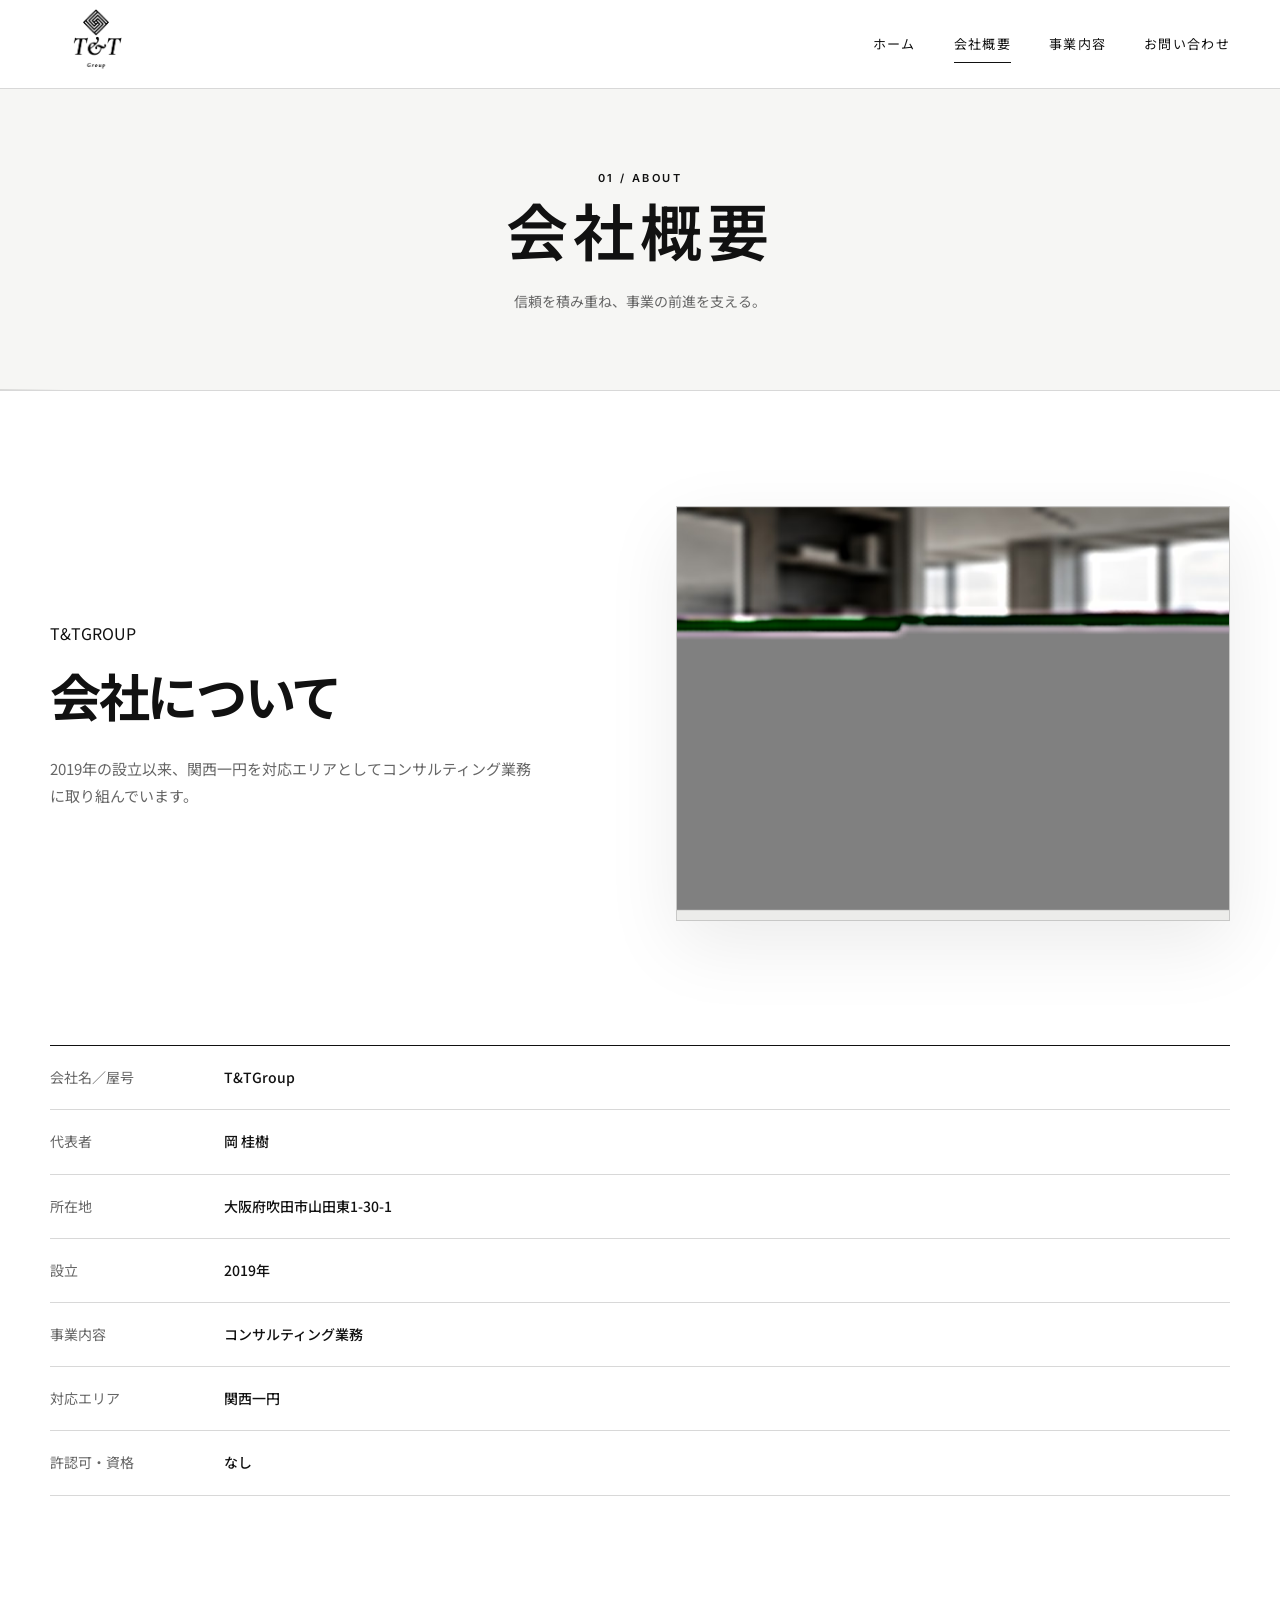
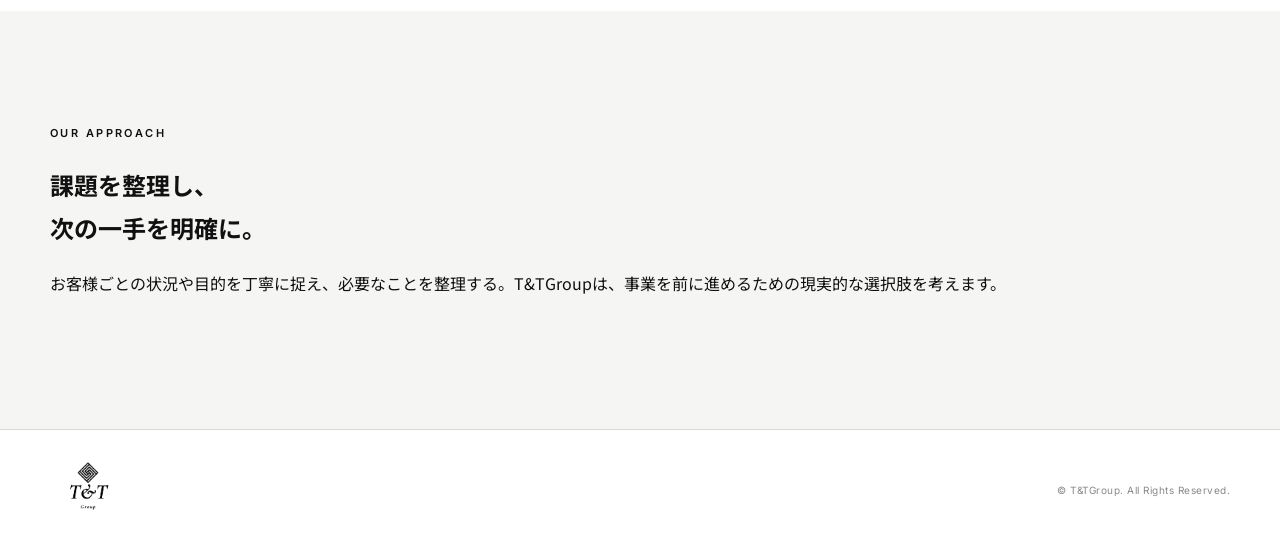
==== about.html @ 17736d71 "会社概要写真のキャッシュを高画質版へ更新" ====
<!doctype html>
<html lang="ja">
<head>
  <meta charset="utf-8">
  <meta name="viewport" content="width=device-width, initial-scale=1">
  <meta name="description" content="T&TGroup 会社概要">
  <title>会社概要 | T&TGroup</title>
  <link rel="preconnect" href="https://fonts.googleapis.com">
  <link rel="preconnect" href="https://fonts.gstatic.com" crossorigin>
  <link href="https://fonts.googleapis.com/css2?family=Inter:wght@400;500;600&family=Noto+Sans+JP:wght@400;500;700&display=swap" rel="stylesheet">
  <link rel="stylesheet" href="css/style.css">
  <link rel="stylesheet" href="css/subpages.css">
  <link rel="stylesheet" href="css/animations.css">
</head>
<body>
<header class="site-header"><div class="container header-inner"><a class="logo-link" href="index.html"><img src="assets/logo.png" alt="T&TGroup"></a><button class="menu-button" type="button" aria-expanded="false" aria-controls="site-nav">MENU</button><nav id="site-nav" class="site-nav"><a href="index.html">ホーム</a><a href="about.html" aria-current="page">会社概要</a><a href="service.html">事業内容</a><a href="contact.html">お問い合わせ</a></nav></div></header>
<main>
<section class="page-hero"><div class="container"><p class="section-index">01 / ABOUT</p><h1>会社概要</h1><p>信頼を積み重ね、事業の前進を支える。</p></div></section>
<section class="section about-section">
  <div class="container">
    <div class="about-intro-grid">
      <div class="section-intro"><p class="eyebrow">T&amp;TGROUP</p><h2>会社について</h2><p>2019年の設立以来、関西一円を対応エリアとしてコンサルティング業務に取り組んでいます。</p></div>
      <figure class="about-media media-frame image-float"><img src="assets/about-office.jpg?v=20260907-3" alt="落ち着いたオフィス空間のイメージ"></figure>
    </div>
    <div class="company-data about-company-data"><div class="data-row"><span>会社名／屋号</span><strong>T&amp;TGroup</strong></div><div class="data-row"><span>代表者</span><strong>岡 桂樹</strong></div><div class="data-row"><span>所在地</span><strong>大阪府吹田市山田東1-30-1</strong></div><div class="data-row"><span>設立</span><strong>2019年</strong></div><div class="data-row"><span>事業内容</span><strong>コンサルティング業務</strong></div><div class="data-row"><span>対応エリア</span><strong>関西一円</strong></div><div class="data-row"><span>許認可・資格</span><strong>なし</strong></div></div>
  </div>
</section>
<section class="section section-light"><div class="container narrow"><p class="section-index">OUR APPROACH</p><h2>課題を整理し、<br>次の一手を明確に。</h2><p class="body-copy">お客様ごとの状況や目的を丁寧に捉え、必要なことを整理する。T&TGroupは、事業を前に進めるための現実的な選択肢を考えます。</p></div></section>
</main>
<footer class="site-footer"><div class="container footer-inner"><img src="assets/logo.png" alt="T&TGroup"><p>© T&amp;TGroup. All Rights Reserved.</p></div></footer>
<script src="js/main.js"></script>
</body>
</html>
---- css/style.css ----
:root{--ink:#111;--muted:#666;--line:#d8d8d8;--paper:#fff;--soft:#f5f5f3;--max:1180px}*{box-sizing:border-box}html{scroll-behavior:smooth}body{margin:0;background:var(--paper);color:var(--ink);font-family:"Noto Sans JP",sans-serif;line-height:1.8}a{color:inherit;text-decoration:none}.container{width:min(calc(100% - 48px),var(--max));margin:auto}.site-header{position:sticky;top:0;z-index:20;background:#fff;border-bottom:1px solid var(--line)}.header-inner{min-height:88px;display:flex;align-items:center;justify-content:space-between}.logo-link{display:flex;align-items:center}.logo-link img{width:92px;height:70px;object-fit:contain}.site-nav{display:flex;gap:38px;font-size:13px;letter-spacing:.1em}.site-nav a{position:relative}.site-nav a:after{content:"";position:absolute;left:0;bottom:-7px;width:0;height:1px;background:#111;transition:.25s}.site-nav a:hover:after,.site-nav a[aria-current=page]:after{width:100%}.menu-button{display:none;border:0;background:transparent;font:500 12px Inter,sans-serif;letter-spacing:.14em}.hero{min-height:610px;display:flex;align-items:center;border-bottom:1px solid var(--line);background:#fff}.hero-inner{padding:90px 0 100px}.kicker,.section-index{font:600 11px/1.4 Inter,sans-serif;letter-spacing:.22em}.kicker{margin:0 0 24px}.hero h1{max-width:900px;font-size:clamp(44px,6vw,76px);line-height:1.2;letter-spacing:-.055em;margin:0 0 28px}.hero h1 span{font-weight:400}.hero-copy{color:var(--muted);font-size:16px;line-height:2;margin:0 0 36px}.button{display:inline-flex;gap:22px;align-items:center;justify-content:center;min-width:205px;padding:15px 22px;border:1px solid #111;font-size:12px;letter-spacing:.12em;transition:.25s}.button-dark{background:#111;color:#fff}.button-dark:hover{background:#fff;color:#111}.section{padding:115px 0}.home-intro{background:#fff}.home-intro-grid{display:grid;grid-template-columns:1fr .75fr;gap:110px;align-items:start}.section-index{margin:0 0 22px}.home-intro h2{font-size:clamp(32px,4vw,50px);line-height:1.35;letter-spacing:-.045em;margin:0}.home-intro-grid>p{color:#555;font-size:15px;line-height:2.2;margin:35px 0 0}.section-light{background:var(--soft)}.home-links .section-index{margin-bottom:32px}.link-grid{display:grid;grid-template-columns:repeat(3,1fr);border-top:1px solid #111;border-left:1px solid #111}.feature-link{position:relative;min-height:260px;padding:32px;border-right:1px solid #111;border-bottom:1px solid #111;background:#fff;display:flex;flex-direction:column;transition:.25s}.feature-link:hover{background:#111;color:#fff}.feature-link span{font:500 11px Inter,sans-serif;letter-spacing:.16em}.feature-link strong{font-size:27px;line-height:1.4;margin-top:auto}.feature-link small{font-size:12px;color:#777;margin-top:8px}.feature-link:hover small{color:#ccc}.feature-link b{position:absolute;right:28px;top:28px;font:400 24px/1 Inter,sans-serif}.statement{padding:120px 0;background:#111;color:#fff}.statement p{margin:0;font:400 clamp(43px,7vw,88px)/1.05 Inter,sans-serif;letter-spacing:-.07em}.statement em{font-style:normal}.two-column{display:grid;grid-template-columns:.8fr 1.2fr;gap:100px}.section-intro h2,.service-head h2{font-size:clamp(34px,4vw,52px);line-height:1.25;letter-spacing:-.045em;margin:0 0 28px}.section-intro>p:last-child{max-width:490px;color:var(--muted);font-size:15px}.company-data{border-top:1px solid #111}.data-row{display:grid;grid-template-columns:150px 1fr;gap:24px;padding:19px 0;border-bottom:1px solid var(--line);font-size:14px}.data-row span{color:var(--muted)}.data-row strong{font-weight:500}.service-head{display:flex;align-items:end;justify-content:space-between;gap:40px;margin-bottom:55px}.service-head p{color:var(--muted);margin:0;font-size:14px}.service-item{display:grid;grid-template-columns:100px 1fr 40px;gap:40px;padding:55px 0;border-top:1px solid #111;border-bottom:1px solid #111}.service-number{font:500 12px Inter,sans-serif;letter-spacing:.16em}.service-item h3{font-size:27px;line-height:1.4;margin:0 0 15px}.service-item p{max-width:760px;color:var(--muted);margin:0;font-size:14px}.service-arrow{font:400 28px/1 Inter,sans-serif;text-align:right}.contact-section{padding-bottom:150px}.contact-form{display:flex;flex-direction:column;gap:25px}.contact-form label{font-size:12px;letter-spacing:.05em}.contact-form input,.contact-form textarea{display:block;width:100%;margin-top:8px;border:0;border-bottom:1px solid #999;padding:11px 0;background:transparent;outline:none;font:inherit;resize:vertical}.contact-form input:focus,.contact-form textarea:focus{border-bottom-color:#111}.contact-form .button{align-self:flex-start}.form-note{font-size:10px!important;color:#888!important;margin:0!important}.site-footer{border-top:1px solid var(--line);padding:32px 0}.footer-inner{display:flex;align-items:center;justify-content:space-between}.footer-inner img{width:76px;height:56px;object-fit:contain}.footer-inner p{margin:0;color:#888;font:10px Inter,sans-serif;letter-spacing:.05em}@media(max-width:760px){.container{width:min(calc(100% - 32px),var(--max))}.header-inner{min-height:72px}.logo-link img{width:72px;height:54px}.menu-button{display:block}.site-nav{display:none;position:absolute;top:72px;left:0;right:0;background:#fff;padding:18px 16px;border-bottom:1px solid var(--line);flex-direction:column;gap:16px}.site-nav.open{display:flex}.hero{min-height:570px}.hero-inner{padding:70px 0 80px}.hero h1{font-size:43px}.hero-copy{font-size:14px}.section{padding:80px 0}.home-intro-grid{grid-template-columns:1fr;gap:35px}.home-intro-grid>p{margin:0}.link-grid{grid-template-columns:1fr}.feature-link{min-height:190px}.two-column{grid-template-columns:1fr;gap:55px}.service-head{display:block;margin-bottom:40px}.service-head p{margin-top:20px}.service-item{grid-template-columns:1fr;gap:12px;padding:38px 0}.service-arrow{display:none}.data-row{grid-template-columns:112px 1fr;gap:14px}.statement{padding:90px 0}.footer-inner{display:block}.footer-inner p{margin-top:14px}}
---- css/subpages.css ----
.page-hero{padding:82px 0 76px;background:#f6f6f4;border-bottom:1px solid var(--line);text-align:center}.page-hero .section-index{margin-bottom:14px}.page-hero h1{margin:0;font:600 clamp(38px,5vw,62px)/1.1 Inter,"Noto Sans JP",sans-serif;letter-spacing:.08em}.page-hero>div>p:last-child{margin:20px 0 0;color:#666;font-size:14px}.service-detail-wrap{max-width:1040px}.service-detail-head{display:grid;grid-template-columns:.9fr 1.1fr;gap:90px;align-items:start;margin-bottom:44px}.service-detail-head h2{margin:0;font-size:clamp(34px,4vw,52px);line-height:1.3;letter-spacing:-.04em}.service-lead{margin:8px 0 0;color:#555;font-size:16px;line-height:2.15}.service-point-list{border-top:1px solid #111}.service-point{display:grid;grid-template-columns:100px 1fr;gap:40px;padding:48px 0;border-bottom:1px solid #bbb}.service-point>span{font:600 12px Inter,sans-serif;letter-spacing:.18em}.service-point h3{margin:0 0 14px;font-size:25px;line-height:1.4}.service-point p{margin:0;max-width:760px;color:#666;font-size:14px;line-height:2}.service-cta-inner{display:flex;align-items:flex-end;justify-content:space-between;gap:60px}.service-cta h2{margin:0 0 18px;font-size:clamp(32px,4vw,50px);line-height:1.3;letter-spacing:-.04em}.service-cta p{margin:0;color:#666}.contact-container{max-width:960px}.contact-lead{text-align:center;margin:0 auto 86px}.contact-lead p{margin:0;font-size:17px;line-height:2.05}.contact-form-box{max-width:820px;margin:0 auto;gap:30px}.contact-form-box label{display:block;font-size:16px;font-weight:600;letter-spacing:0}.form-label{display:flex;align-items:center;gap:12px;margin-bottom:10px}.form-label em{display:inline-flex;align-items:center;justify-content:center;min-width:42px;height:24px;padding:0 8px;background:#111;color:#fff;font:500 11px Inter,"Noto Sans JP",sans-serif;font-style:normal;letter-spacing:.04em}.contact-form-box input,.contact-form-box textarea{margin:0;border:1px solid #cfcfcf;background:#fff;padding:16px 18px;font-size:15px;transition:border-color .2s,box-shadow .2s}.contact-form-box input:focus,.contact-form-box textarea:focus{border-color:#111;box-shadow:0 0 0 1px #111}.contact-form-box textarea{min-height:210px}.contact-submit{align-self:center!important;min-width:220px;margin-top:8px}.contact-form-box .form-note{text-align:center;margin-top:-8px!important}.about-section .container{display:flex;flex-direction:column;gap:48px}.about-intro-grid{display:grid;grid-template-columns:minmax(0,.92fr) minmax(0,1.08fr);gap:64px;align-items:center}.about-company-data{max-width:100%}.about-media{margin:0;aspect-ratio:4/3;min-height:0}.service-visual{margin:0 0 48px;aspect-ratio:3/2;min-height:0}.about-media img,.service-visual img{display:block;width:100%;height:100%;object-fit:cover;filter:none!important;image-rendering:auto;backface-visibility:hidden}@media(max-width:760px){.page-hero{padding:60px 0 54px}.page-hero h1{font-size:36px}.service-detail-head{grid-template-columns:1fr;gap:28px;margin-bottom:34px}.service-lead{font-size:14px}.service-point{grid-template-columns:1fr;gap:12px;padding:34px 0}.service-point h3{font-size:22px}.service-cta-inner{display:block}.service-cta .button{margin-top:30px}.contact-lead{margin-bottom:58px;text-align:left}.contact-lead p{font-size:15px;line-height:2}.contact-form-box{gap:24px}.contact-form-box label{font-size:15px}.contact-form-box input,.contact-form-box textarea{padding:14px 14px}.contact-submit{width:100%}.about-intro-grid{grid-template-columns:1fr;gap:28px}.about-media,.service-visual{min-height:0}.service-visual{margin-bottom:34px}}
---- css/animations.css ----
/* T&TGroup visual enhancement / continuous motion */
.hero{position:relative;overflow:hidden;background:linear-gradient(135deg,#fff 0%,#f7f7f5 100%)}
.hero::before{content:"";position:absolute;inset:-20%;pointer-events:none;opacity:.55;background:repeating-linear-gradient(115deg,transparent 0 82px,rgba(17,17,17,.045) 82px 83px,transparent 83px 166px);background-size:260px 260px;animation:backgroundDrift 26s linear infinite}
.hero-grid{position:relative;z-index:1;display:grid;grid-template-columns:minmax(0,1.05fr) minmax(360px,.95fr);gap:64px;align-items:center;padding:88px 0 96px}
.hero-copy-block{min-width:0}.hero-grid h1{max-width:720px;font-size:clamp(42px,5.2vw,70px)}
.media-frame{position:relative;margin:0;overflow:hidden;border:1px solid rgba(17,17,17,.16);background:#ececea;box-shadow:0 24px 70px rgba(0,0,0,.08)}
.media-frame img{display:block;width:100%;height:100%;object-fit:cover;filter:none!important;image-rendering:auto;transform:none!important;animation:none!important}
.media-frame::after{content:"";position:absolute;inset:0;pointer-events:none;background:linear-gradient(115deg,transparent 0 43%,rgba(255,255,255,.12) 49%,transparent 55%);transform:translateX(-125%);animation:mediaSheen 12s ease-in-out infinite}
.hero-media{width:100%;max-width:640px;justify-self:end;aspect-ratio:3/2;min-height:0}
.feature-link b{animation:arrowDrift 3.8s ease-in-out infinite}
.statement{position:relative;overflow:hidden}
.statement::before{content:"T&T GROUP / CONSULTING";position:absolute;left:-3%;top:18%;white-space:nowrap;color:rgba(255,255,255,.035);font:600 clamp(90px,15vw,220px)/1 Inter,sans-serif;letter-spacing:-.06em;animation:textDrift 20s ease-in-out infinite alternate;pointer-events:none}
.statement .container{position:relative;z-index:1}
.page-hero{position:relative;overflow:hidden}
.page-hero::after{content:"";position:absolute;left:-35%;bottom:0;width:40%;height:1px;background:linear-gradient(90deg,transparent,#111,transparent);opacity:.5;animation:lineFlow 8s linear infinite}
.about-intro-grid{display:grid;grid-template-columns:1fr 1fr;gap:72px;align-items:center}
.about-media{width:100%;max-width:640px;justify-self:end;aspect-ratio:4/3;min-height:0}
.about-company-data{margin-top:76px}
.service-visual{width:100%;max-width:800px;aspect-ratio:4/3;margin:0 auto 72px;min-height:0}
.image-float{animation:frameBreath 8s ease-in-out infinite}
.service-point>span{position:relative;display:inline-block;width:max-content;padding-bottom:12px}
.service-point>span::after{content:"";position:absolute;left:0;bottom:0;width:54px;height:1px;background:linear-gradient(90deg,#111 0 35%,#bbb 35% 100%);background-size:180% 100%;animation:lineFlowShort 6s linear infinite}
.contact-section{position:relative;overflow:hidden}
.contact-section::before{content:"";position:absolute;inset:-30%;pointer-events:none;background:radial-gradient(circle at 25% 30%,rgba(17,17,17,.035),transparent 24%),radial-gradient(circle at 75% 60%,rgba(17,17,17,.025),transparent 28%);animation:contactDrift 18s ease-in-out infinite alternate}
.contact-section>.container{position:relative;z-index:1}
.button-dark{animation:subtlePulse 4.6s ease-in-out infinite}
@keyframes mediaSheen{0%,72%{transform:translateX(-125%)}100%{transform:translateX(125%)}}
@keyframes frameBreath{0%,100%{box-shadow:0 18px 50px rgba(0,0,0,.06)}50%{box-shadow:0 24px 64px rgba(0,0,0,.10)}}
@keyframes arrowDrift{0%,100%{transform:translateX(0)}50%{transform:translateX(5px)}}
@keyframes backgroundDrift{from{background-position:0 0}to{background-position:260px 0}}
@keyframes textDrift{from{transform:translateX(-10px)}to{transform:translateX(10px)}}
@keyframes lineFlow{0%{transform:translateX(0)}100%{transform:translateX(340%)}}
@keyframes lineFlowShort{from{background-position:100% 0}to{background-position:-80% 0}}
@keyframes contactDrift{from{transform:translate3d(-1%,0,0) scale(1)}to{transform:translate3d(1.5%,-1%,0) scale(1.03)}}
@keyframes subtlePulse{0%,100%{transform:scale(1)}50%{transform:scale(1.015)}}
@media(max-width:760px){.hero{min-height:auto}.hero-grid{grid-template-columns:1fr;gap:38px;padding:64px 0 72px}.hero-grid h1{font-size:42px}.hero-media{max-width:none;justify-self:stretch;aspect-ratio:3/2}.about-intro-grid{grid-template-columns:1fr;gap:38px}.about-media{max-width:none;justify-self:stretch}.about-company-data{margin-top:54px}.service-visual{max-width:none;aspect-ratio:4/3;margin-bottom:50px}.statement::before{top:30%;font-size:110px}}
@media(prefers-reduced-motion:reduce){*,*::before,*::after{animation-duration:.01ms!important;animation-iteration-count:1!important;transition-duration:.01ms!important;scroll-behavior:auto!important}}
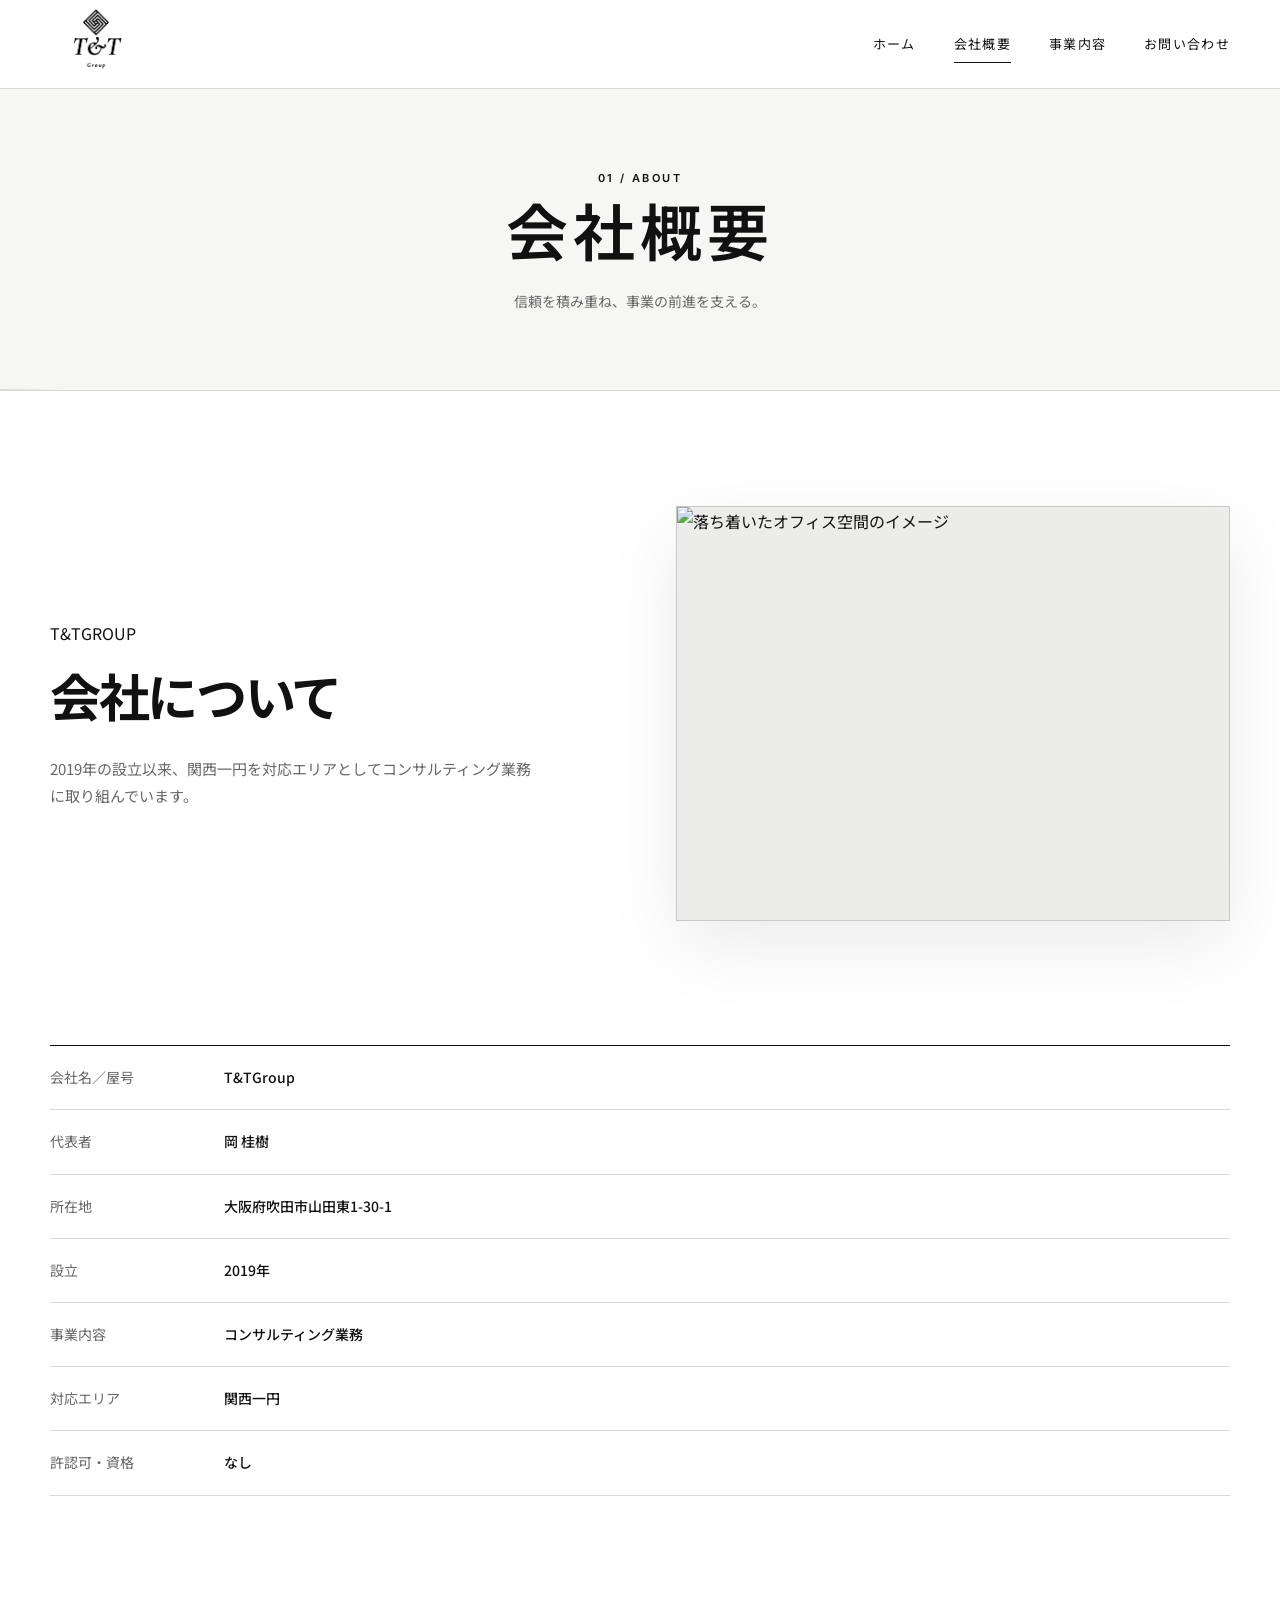
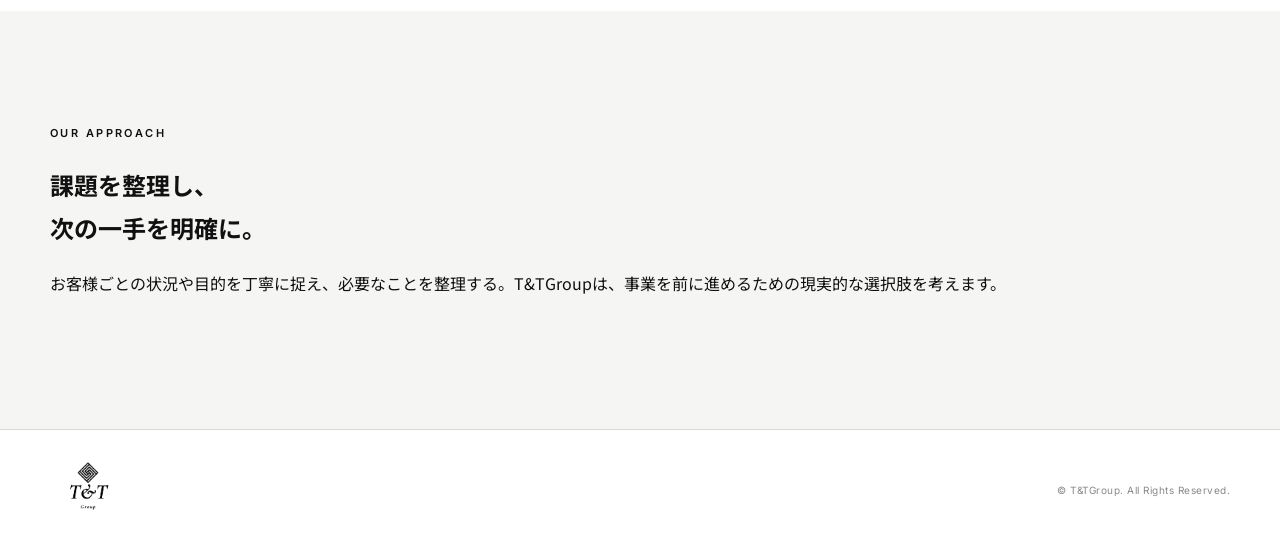
==== commit e36cda4e: "会社概要写真を高解像度フリー素材へ差し替え" ====
--- a/about.html
+++ b/about.html
@@ -7,6 +7,7 @@
   <title>会社概要 | T&TGroup</title>
   <link rel="preconnect" href="https://fonts.googleapis.com">
   <link rel="preconnect" href="https://fonts.gstatic.com" crossorigin>
+  <link rel="preconnect" href="https://images.pexels.com">
   <link href="https://fonts.googleapis.com/css2?family=Inter:wght@400;500;600&family=Noto+Sans+JP:wght@400;500;700&display=swap" rel="stylesheet">
   <link rel="stylesheet" href="css/style.css">
   <link rel="stylesheet" href="css/subpages.css">
@@ -20,7 +21,7 @@
   <div class="container">
     <div class="about-intro-grid">
       <div class="section-intro"><p class="eyebrow">T&amp;TGROUP</p><h2>会社について</h2><p>2019年の設立以来、関西一円を対応エリアとしてコンサルティング業務に取り組んでいます。</p></div>
-      <figure class="about-media media-frame image-float"><img src="assets/about-office.jpg?v=20260907-3" alt="落ち着いたオフィス空間のイメージ"></figure>
+      <figure class="about-media media-frame image-float"><img src="https://images.pexels.com/photos/35058546/pexels-photo-35058546.jpeg?auto=compress&amp;cs=tinysrgb&amp;w=1600" alt="落ち着いたオフィス空間のイメージ" loading="lazy" decoding="async"></figure>
     </div>
     <div class="company-data about-company-data"><div class="data-row"><span>会社名／屋号</span><strong>T&amp;TGroup</strong></div><div class="data-row"><span>代表者</span><strong>岡 桂樹</strong></div><div class="data-row"><span>所在地</span><strong>大阪府吹田市山田東1-30-1</strong></div><div class="data-row"><span>設立</span><strong>2019年</strong></div><div class="data-row"><span>事業内容</span><strong>コンサルティング業務</strong></div><div class="data-row"><span>対応エリア</span><strong>関西一円</strong></div><div class="data-row"><span>許認可・資格</span><strong>なし</strong></div></div>
   </div>
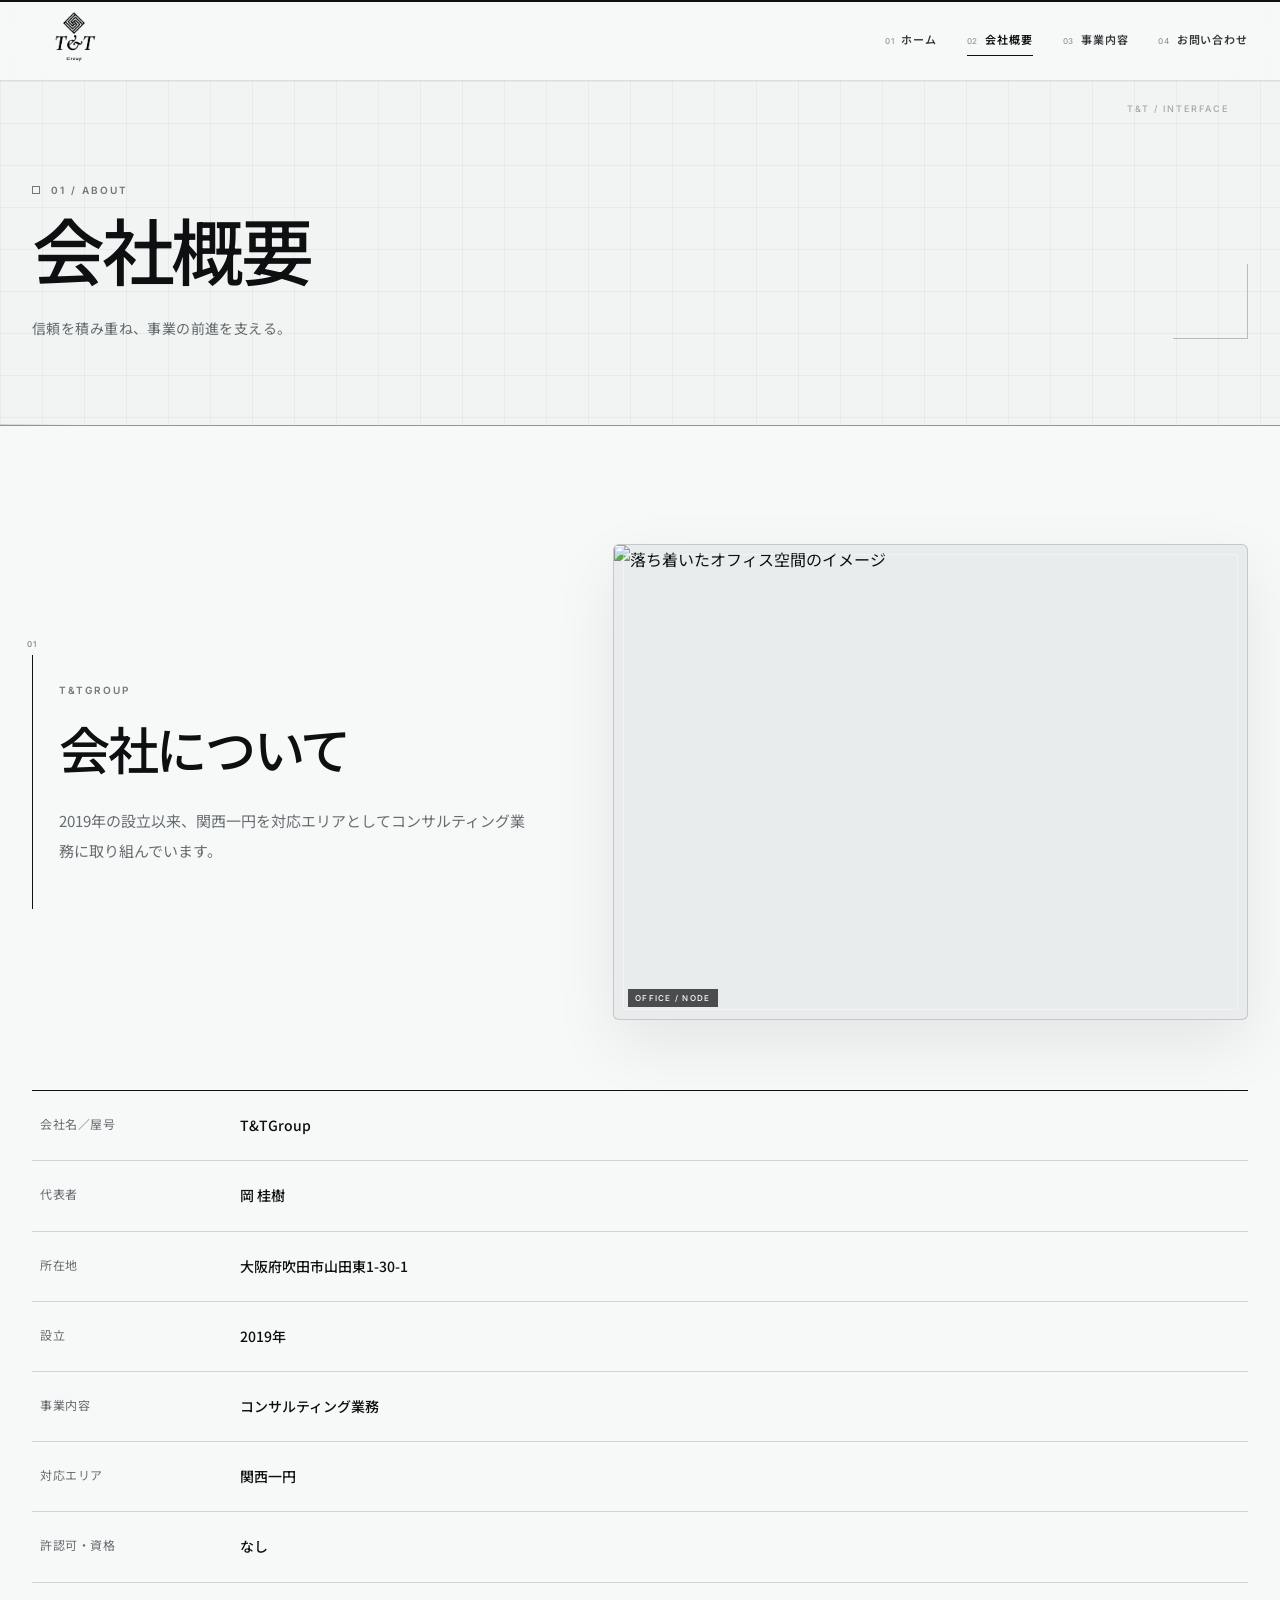
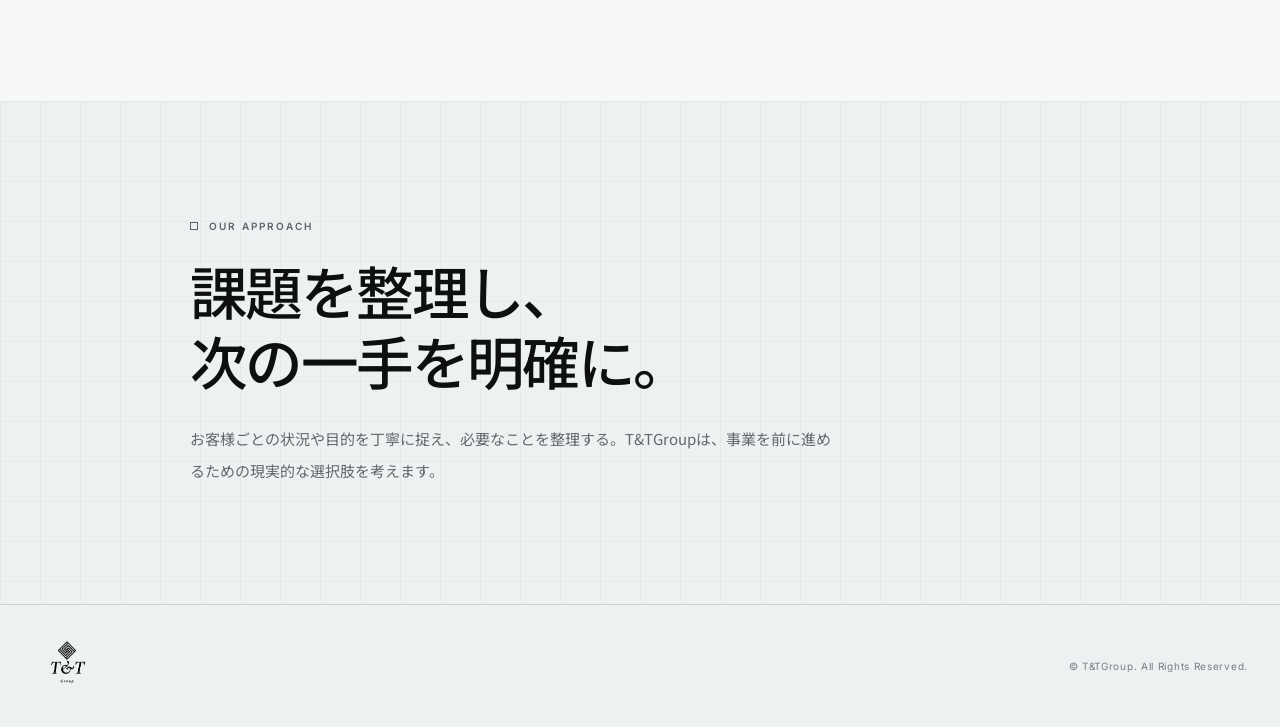
==== commit 5001de39: "会社概要の見出し改行を自然な句単位に調整" ====
--- a/about.html
+++ b/about.html
@@ -26,7 +26,7 @@
     <div class="company-data about-company-data"><div class="data-row"><span>会社名／屋号</span><strong>T&amp;TGroup</strong></div><div class="data-row"><span>代表者</span><strong>岡 桂樹</strong></div><div class="data-row"><span>所在地</span><strong>大阪府吹田市山田東1-30-1</strong></div><div class="data-row"><span>設立</span><strong>2019年</strong></div><div class="data-row"><span>事業内容</span><strong>コンサルティング業務</strong></div><div class="data-row"><span>対応エリア</span><strong>関西一円</strong></div><div class="data-row"><span>許認可・資格</span><strong>なし</strong></div></div>
   </div>
 </section>
-<section class="section section-light"><div class="container narrow"><p class="section-index">OUR APPROACH</p><h2>課題を整理し、<br>次の一手を明確に。</h2><p class="body-copy">お客様ごとの状況や目的を丁寧に捉え、必要なことを整理する。T&TGroupは、事業を前に進めるための現実的な選択肢を考えます。</p></div></section>
+<section class="section section-light"><div class="container narrow"><p class="section-index">OUR APPROACH</p><h2><span class="jp-line">課題を整理し、</span><span class="jp-line">次の一手を明確に。</span></h2><p class="body-copy">お客様ごとの状況や目的を丁寧に捉え、必要なことを整理する。T&amp;TGroupは、事業を前に進めるための現実的な選択肢を考えます。</p></div></section>
 </main>
 <footer class="site-footer"><div class="container footer-inner"><img src="assets/logo.png" alt="T&TGroup"><p>© T&amp;TGroup. All Rights Reserved.</p></div></footer>
 <script src="js/main.js"></script>
--- a/css/style.css
+++ b/css/style.css
@@ -1 +1,230 @@
-:root{--ink:#111;--muted:#666;--line:#d8d8d8;--paper:#fff;--soft:#f5f5f3;--max:1180px}*{box-sizing:border-box}html{scroll-behavior:smooth}body{margin:0;background:var(--paper);color:var(--ink);font-family:"Noto Sans JP",sans-serif;line-height:1.8}a{color:inherit;text-decoration:none}.container{width:min(calc(100% - 48px),var(--max));margin:auto}.site-header{position:sticky;top:0;z-index:20;background:#fff;border-bottom:1px solid var(--line)}.header-inner{min-height:88px;display:flex;align-items:center;justify-content:space-between}.logo-link{display:flex;align-items:center}.logo-link img{width:92px;height:70px;object-fit:contain}.site-nav{display:flex;gap:38px;font-size:13px;letter-spacing:.1em}.site-nav a{position:relative}.site-nav a:after{content:"";position:absolute;left:0;bottom:-7px;width:0;height:1px;background:#111;transition:.25s}.site-nav a:hover:after,.site-nav a[aria-current=page]:after{width:100%}.menu-button{display:none;border:0;background:transparent;font:500 12px Inter,sans-serif;letter-spacing:.14em}.hero{min-height:610px;display:flex;align-items:center;border-bottom:1px solid var(--line);background:#fff}.hero-inner{padding:90px 0 100px}.kicker,.section-index{font:600 11px/1.4 Inter,sans-serif;letter-spacing:.22em}.kicker{margin:0 0 24px}.hero h1{max-width:900px;font-size:clamp(44px,6vw,76px);line-height:1.2;letter-spacing:-.055em;margin:0 0 28px}.hero h1 span{font-weight:400}.hero-copy{color:var(--muted);font-size:16px;line-height:2;margin:0 0 36px}.button{display:inline-flex;gap:22px;align-items:center;justify-content:center;min-width:205px;padding:15px 22px;border:1px solid #111;font-size:12px;letter-spacing:.12em;transition:.25s}.button-dark{background:#111;color:#fff}.button-dark:hover{background:#fff;color:#111}.section{padding:115px 0}.home-intro{background:#fff}.home-intro-grid{display:grid;grid-template-columns:1fr .75fr;gap:110px;align-items:start}.section-index{margin:0 0 22px}.home-intro h2{font-size:clamp(32px,4vw,50px);line-height:1.35;letter-spacing:-.045em;margin:0}.home-intro-grid>p{color:#555;font-size:15px;line-height:2.2;margin:35px 0 0}.section-light{background:var(--soft)}.home-links .section-index{margin-bottom:32px}.link-grid{display:grid;grid-template-columns:repeat(3,1fr);border-top:1px solid #111;border-left:1px solid #111}.feature-link{position:relative;min-height:260px;padding:32px;border-right:1px solid #111;border-bottom:1px solid #111;background:#fff;display:flex;flex-direction:column;transition:.25s}.feature-link:hover{background:#111;color:#fff}.feature-link span{font:500 11px Inter,sans-serif;letter-spacing:.16em}.feature-link strong{font-size:27px;line-height:1.4;margin-top:auto}.feature-link small{font-size:12px;color:#777;margin-top:8px}.feature-link:hover small{color:#ccc}.feature-link b{position:absolute;right:28px;top:28px;font:400 24px/1 Inter,sans-serif}.statement{padding:120px 0;background:#111;color:#fff}.statement p{margin:0;font:400 clamp(43px,7vw,88px)/1.05 Inter,sans-serif;letter-spacing:-.07em}.statement em{font-style:normal}.two-column{display:grid;grid-template-columns:.8fr 1.2fr;gap:100px}.section-intro h2,.service-head h2{font-size:clamp(34px,4vw,52px);line-height:1.25;letter-spacing:-.045em;margin:0 0 28px}.section-intro>p:last-child{max-width:490px;color:var(--muted);font-size:15px}.company-data{border-top:1px solid #111}.data-row{display:grid;grid-template-columns:150px 1fr;gap:24px;padding:19px 0;border-bottom:1px solid var(--line);font-size:14px}.data-row span{color:var(--muted)}.data-row strong{font-weight:500}.service-head{display:flex;align-items:end;justify-content:space-between;gap:40px;margin-bottom:55px}.service-head p{color:var(--muted);margin:0;font-size:14px}.service-item{display:grid;grid-template-columns:100px 1fr 40px;gap:40px;padding:55px 0;border-top:1px solid #111;border-bottom:1px solid #111}.service-number{font:500 12px Inter,sans-serif;letter-spacing:.16em}.service-item h3{font-size:27px;line-height:1.4;margin:0 0 15px}.service-item p{max-width:760px;color:var(--muted);margin:0;font-size:14px}.service-arrow{font:400 28px/1 Inter,sans-serif;text-align:right}.contact-section{padding-bottom:150px}.contact-form{display:flex;flex-direction:column;gap:25px}.contact-form label{font-size:12px;letter-spacing:.05em}.contact-form input,.contact-form textarea{display:block;width:100%;margin-top:8px;border:0;border-bottom:1px solid #999;padding:11px 0;background:transparent;outline:none;font:inherit;resize:vertical}.contact-form input:focus,.contact-form textarea:focus{border-bottom-color:#111}.contact-form .button{align-self:flex-start}.form-note{font-size:10px!important;color:#888!important;margin:0!important}.site-footer{border-top:1px solid var(--line);padding:32px 0}.footer-inner{display:flex;align-items:center;justify-content:space-between}.footer-inner img{width:76px;height:56px;object-fit:contain}.footer-inner p{margin:0;color:#888;font:10px Inter,sans-serif;letter-spacing:.05em}@media(max-width:760px){.container{width:min(calc(100% - 32px),var(--max))}.header-inner{min-height:72px}.logo-link img{width:72px;height:54px}.menu-button{display:block}.site-nav{display:none;position:absolute;top:72px;left:0;right:0;background:#fff;padding:18px 16px;border-bottom:1px solid var(--line);flex-direction:column;gap:16px}.site-nav.open{display:flex}.hero{min-height:570px}.hero-inner{padding:70px 0 80px}.hero h1{font-size:43px}.hero-copy{font-size:14px}.section{padding:80px 0}.home-intro-grid{grid-template-columns:1fr;gap:35px}.home-intro-grid>p{margin:0}.link-grid{grid-template-columns:1fr}.feature-link{min-height:190px}.two-column{grid-template-columns:1fr;gap:55px}.service-head{display:block;margin-bottom:40px}.service-head p{margin-top:20px}.service-item{grid-template-columns:1fr;gap:12px;padding:38px 0}.service-arrow{display:none}.data-row{grid-template-columns:112px 1fr;gap:14px}.statement{padding:90px 0}.footer-inner{display:block}.footer-inner p{margin-top:14px}}+:root{
+  --ink:#0d0f10;
+  --muted:#666d70;
+  --line:#cfd4d6;
+  --line-dark:#8e9699;
+  --paper:#f7f8f8;
+  --surface:#ffffff;
+  --soft:#eef1f2;
+  --panel:#f2f4f4;
+  --max:1240px;
+}
+
+*{box-sizing:border-box}
+html{scroll-behavior:smooth}
+body{
+  margin:0;
+  background:var(--paper);
+  color:var(--ink);
+  font-family:"Noto Sans JP",sans-serif;
+  line-height:1.8;
+  -webkit-font-smoothing:antialiased;
+  text-rendering:optimizeLegibility;
+}
+img{max-width:100%}
+a{color:inherit;text-decoration:none}
+button,input,textarea{font:inherit}
+::selection{background:#111;color:#fff}
+.container{width:min(calc(100% - 64px),var(--max));margin:auto}
+
+/* Japanese responsive typography */
+h1,h2,h3,.hero-copy,.body-copy,.service-lead,.contact-lead p{
+  line-break:strict;
+  word-break:normal;
+  overflow-wrap:normal;
+}
+h1,h2,h3{text-wrap:balance}
+p{text-wrap:pretty}
+.jp-line{display:block;white-space:nowrap}
+.jp-phrase{display:inline-block;white-space:nowrap}
+
+/* Header */
+.site-header{
+  position:sticky;
+  top:0;
+  z-index:20;
+  background:rgba(247,248,248,.90);
+  border-top:2px solid #111;
+  border-bottom:1px solid rgba(13,15,16,.12);
+  backdrop-filter:blur(18px);
+  -webkit-backdrop-filter:blur(18px);
+}
+.header-inner{min-height:78px;display:flex;align-items:center;justify-content:space-between;gap:36px}
+.logo-link{display:flex;align-items:center;flex:0 0 auto}
+.logo-link img{width:84px;height:58px;object-fit:contain}
+.site-nav{display:flex;align-items:center;gap:30px;counter-reset:nav;font:600 11px/1.2 Inter,"Noto Sans JP",sans-serif;letter-spacing:.08em}
+.site-nav a{counter-increment:nav;position:relative;display:grid;grid-template-columns:auto auto;align-items:center;gap:7px;padding:9px 0;color:#34393b;transition:color .25s ease}
+.site-nav a::before{content:"0" counter(nav);font:500 8px/1 Inter,sans-serif;color:#92999c;letter-spacing:.08em}
+.site-nav a::after{content:"";position:absolute;left:0;right:0;bottom:1px;height:1px;background:#111;transform:scaleX(0);transform-origin:right;transition:transform .28s ease}
+.site-nav a:hover,.site-nav a[aria-current=page]{color:#0d0f10}
+.site-nav a:hover::after,.site-nav a[aria-current=page]::after{transform:scaleX(1);transform-origin:left}
+.menu-button{display:none;border:0;background:transparent;padding:10px 0;font:600 11px Inter,sans-serif;letter-spacing:.16em;color:#111}
+
+/* Shared labels */
+.kicker,.section-index,.eyebrow{font:600 10px/1.4 Inter,"Noto Sans JP",sans-serif;letter-spacing:.20em;text-transform:uppercase}
+.kicker,.section-index{display:flex;align-items:center;gap:11px}
+.kicker::before,.section-index::before{content:"";width:6px;height:6px;border:1px solid currentColor;flex:0 0 auto}
+.kicker{margin:0 0 28px;color:#43494b}
+.section-index{margin:0 0 22px;color:#5d6467}
+.eyebrow{color:#737a7d}
+
+/* Hero */
+.hero{min-height:660px;display:flex;align-items:center;border-bottom:1px solid var(--line)}
+.hero h1{margin:0 0 30px;font-size:clamp(50px,5.7vw,78px);line-height:1.08;letter-spacing:-.055em;font-weight:600}
+.hero h1 .hero-emphasis{font-weight:400;color:#4a5052}
+.hero-copy{margin:0 0 38px;max-width:560px;color:var(--muted);font-size:15px;line-height:2}
+
+/* Buttons */
+.button{
+  position:relative;
+  display:inline-flex;
+  align-items:center;
+  justify-content:center;
+  gap:24px;
+  min-width:218px;
+  padding:15px 22px;
+  border:1px solid #111;
+  border-radius:4px;
+  font:600 11px/1.2 Inter,"Noto Sans JP",sans-serif;
+  letter-spacing:.10em;
+  overflow:hidden;
+  transition:color .3s ease,background .3s ease,transform .3s ease,box-shadow .3s ease;
+}
+.button::before{content:"";position:absolute;left:0;top:0;width:28px;height:1px;background:currentColor;opacity:.35}
+.button span{transition:transform .3s ease}
+.button:hover span{transform:translate(3px,-3px)}
+.button-dark{background:#0d0f10;color:#fff;box-shadow:0 8px 20px rgba(0,0,0,.10)}
+.button-dark:hover{background:#fff;color:#111;transform:translateY(-2px);box-shadow:0 12px 26px rgba(0,0,0,.09)}
+
+/* Sections */
+.section{padding:118px 0}
+.section-light{
+  background-color:var(--soft);
+  background-image:linear-gradient(rgba(13,15,16,.035) 1px,transparent 1px),linear-gradient(90deg,rgba(13,15,16,.035) 1px,transparent 1px);
+  background-size:40px 40px;
+}
+.home-intro{background:var(--paper)}
+.home-intro-grid{display:grid;grid-template-columns:1fr .82fr;gap:120px;align-items:start;padding-top:4px}
+.home-intro-grid>div{position:relative;padding-top:27px;border-top:1px solid #111}
+.home-intro-grid>div::after{content:"";position:absolute;top:-4px;right:0;width:7px;height:7px;background:#111}
+.home-intro h2{margin:0;font-size:clamp(34px,4vw,54px);line-height:1.28;letter-spacing:-.045em;font-weight:500}
+.home-intro-grid>p{margin:54px 0 0;color:#575f62;font-size:15px;line-height:2.15}
+
+/* Contents */
+.home-links .section-index{margin-bottom:28px}
+.link-grid{border-top:1px solid #111}
+.feature-link{
+  position:relative;
+  display:grid;
+  grid-template-columns:170px minmax(220px,.85fr) 1fr 42px;
+  gap:28px;
+  align-items:center;
+  min-height:148px;
+  padding:26px 20px;
+  border-bottom:1px solid #aeb5b7;
+  background:rgba(247,248,248,.78);
+  transition:background .32s ease,color .32s ease,padding .32s ease;
+}
+.feature-link::before{content:"";position:absolute;left:0;top:0;bottom:0;width:2px;background:#111;transform:scaleY(0);transform-origin:bottom;transition:transform .32s ease}
+.feature-link::after{content:"MODULE";position:absolute;right:62px;top:17px;font:500 8px Inter,sans-serif;letter-spacing:.18em;color:#a0a6a8}
+.feature-link span{font:600 10px Inter,sans-serif;letter-spacing:.18em;color:#71787a;transition:color .32s ease}
+.feature-link strong{font-size:clamp(24px,2.5vw,34px);line-height:1.3;font-weight:500;letter-spacing:-.025em;transition:transform .32s ease}
+.feature-link small{font-size:12px;color:#707779;line-height:1.8;transition:color .32s ease}
+.feature-link b{justify-self:end;font:400 25px/1 Inter,sans-serif}
+.feature-link:hover{background:#0d0f10;color:#fff;padding-left:30px}
+.feature-link:hover::before{transform:scaleY(1)}
+.feature-link:hover::after{color:#62686a}
+.feature-link:hover span,.feature-link:hover small{color:#c3c7c8}
+.feature-link:hover strong{transform:translateX(5px)}
+
+/* Statement */
+.statement{
+  position:relative;
+  padding:126px 0;
+  background:#0d0f10;
+  color:#fff;
+  border-top:1px solid #111;
+  border-bottom:1px solid #111;
+  background-image:linear-gradient(rgba(255,255,255,.035) 1px,transparent 1px),linear-gradient(90deg,rgba(255,255,255,.035) 1px,transparent 1px);
+  background-size:48px 48px;
+}
+.statement p{margin:0;font:400 clamp(48px,7vw,92px)/1.02 Inter,sans-serif;letter-spacing:-.065em}
+.statement em{font-style:normal;color:#aeb4b6}
+
+/* Shared lower-page content */
+.two-column{display:grid;grid-template-columns:.8fr 1.2fr;gap:100px}
+.section-intro h2,.service-head h2{margin:0 0 26px;font-size:clamp(36px,4vw,54px);line-height:1.22;letter-spacing:-.045em;font-weight:500}
+.section-intro>p:last-child{max-width:500px;color:var(--muted);font-size:15px;line-height:2}
+
+.company-data{border-top:1px solid #111}
+.data-row{display:grid;grid-template-columns:170px 1fr;gap:30px;padding:22px 8px;border-bottom:1px solid var(--line);font-size:14px;transition:background .25s ease,padding .25s ease}
+.data-row:hover{padding-left:16px;padding-right:16px;background:rgba(13,15,16,.035)}
+.data-row span{color:var(--muted);font-size:12px;letter-spacing:.05em}
+.data-row strong{font-weight:500}
+
+.service-head{display:flex;align-items:end;justify-content:space-between;gap:40px;margin-bottom:55px}
+.service-head p{color:var(--muted);margin:0;font-size:14px}
+.service-item{display:grid;grid-template-columns:100px 1fr 40px;gap:40px;padding:55px 0;border-top:1px solid #111;border-bottom:1px solid #111}
+.service-number{font:500 12px Inter,sans-serif;letter-spacing:.16em}
+.service-item h3{font-size:27px;line-height:1.4;margin:0 0 15px}
+.service-item p{max-width:760px;color:var(--muted);margin:0;font-size:14px}
+.service-arrow{font:400 28px/1 Inter,sans-serif;text-align:right}
+
+/* Contact base */
+.contact-section{padding-bottom:150px}
+.contact-form{display:flex;flex-direction:column;gap:25px}
+.contact-form label{font-size:12px;letter-spacing:.05em}
+.contact-form input,.contact-form textarea{display:block;width:100%;margin-top:8px;outline:none;font:inherit;resize:vertical}
+.contact-form .button{align-self:flex-start}
+.form-note{font-size:10px!important;color:#83898b!important;margin:0!important}
+
+/* Footer */
+.site-footer{border-top:1px solid var(--line);padding:36px 0;background:#eef1f2}
+.footer-inner{display:flex;align-items:center;justify-content:space-between;gap:32px}
+.footer-inner img{width:70px;height:50px;object-fit:contain}
+.footer-inner p{margin:0;color:#777e80;font:10px Inter,sans-serif;letter-spacing:.07em}
+
+@media(max-width:900px){
+  .site-nav{gap:20px}
+  .feature-link{grid-template-columns:130px 1fr 1fr 34px}
+  .home-intro-grid{gap:70px}
+}
+
+@media(max-width:760px){
+  .container{width:min(calc(100% - 32px),var(--max))}
+  .header-inner{min-height:68px}
+  .logo-link img{width:70px;height:50px}
+  .menu-button{display:block}
+  .site-nav{display:none;position:absolute;top:68px;left:0;right:0;background:rgba(247,248,248,.99);padding:20px 18px 24px;border-bottom:1px solid var(--line);flex-direction:column;align-items:flex-start;gap:10px}
+  .site-nav.open{display:flex}
+  .site-nav a{width:100%;padding:8px 0}
+  .hero{min-height:auto}
+  .hero h1{font-size:clamp(28px,9vw,44px);line-height:1.14;letter-spacing:-.045em}
+  .hero-copy{font-size:14px;line-height:1.95}
+  .section{padding:82px 0}
+  .home-intro-grid{grid-template-columns:1fr;gap:34px}
+  .home-intro h2{font-size:clamp(24px,7.1vw,34px);line-height:1.38}
+  .home-intro-grid>p{margin:0}
+  .feature-link{grid-template-columns:1fr 38px;gap:12px;min-height:166px;padding:24px 4px}
+  .feature-link::after{right:46px;top:13px}
+  .feature-link span{grid-column:1/2}
+  .feature-link strong{grid-column:1/2;font-size:27px}
+  .feature-link small{grid-column:1/2}
+  .feature-link b{grid-column:2/3;grid-row:1/4;align-self:center}
+  .feature-link:hover{padding-left:12px}
+  .two-column{grid-template-columns:1fr;gap:55px}
+  .data-row{grid-template-columns:112px 1fr;gap:16px;padding:18px 0}
+  .statement{padding:90px 0}
+  .service-head{display:block;margin-bottom:40px}
+  .service-head p{margin-top:20px}
+  .service-item{grid-template-columns:1fr;gap:12px;padding:38px 0}
+  .service-arrow{display:none}
+  .footer-inner{display:block}
+  .footer-inner p{margin-top:14px}
+}
+
+@media(max-width:360px){
+  .container{width:min(calc(100% - 24px),var(--max))}
+  .hero h1{font-size:clamp(26px,8.5vw,34px)}
+  .home-intro h2{font-size:clamp(22px,6.8vw,28px)}
+}
--- a/css/subpages.css
+++ b/css/subpages.css
@@ -1 +1,140 @@
-.page-hero{padding:82px 0 76px;background:#f6f6f4;border-bottom:1px solid var(--line);text-align:center}.page-hero .section-index{margin-bottom:14px}.page-hero h1{margin:0;font:600 clamp(38px,5vw,62px)/1.1 Inter,"Noto Sans JP",sans-serif;letter-spacing:.08em}.page-hero>div>p:last-child{margin:20px 0 0;color:#666;font-size:14px}.service-detail-wrap{max-width:1040px}.service-detail-head{display:grid;grid-template-columns:.9fr 1.1fr;gap:90px;align-items:start;margin-bottom:44px}.service-detail-head h2{margin:0;font-size:clamp(34px,4vw,52px);line-height:1.3;letter-spacing:-.04em}.service-lead{margin:8px 0 0;color:#555;font-size:16px;line-height:2.15}.service-point-list{border-top:1px solid #111}.service-point{display:grid;grid-template-columns:100px 1fr;gap:40px;padding:48px 0;border-bottom:1px solid #bbb}.service-point>span{font:600 12px Inter,sans-serif;letter-spacing:.18em}.service-point h3{margin:0 0 14px;font-size:25px;line-height:1.4}.service-point p{margin:0;max-width:760px;color:#666;font-size:14px;line-height:2}.service-cta-inner{display:flex;align-items:flex-end;justify-content:space-between;gap:60px}.service-cta h2{margin:0 0 18px;font-size:clamp(32px,4vw,50px);line-height:1.3;letter-spacing:-.04em}.service-cta p{margin:0;color:#666}.contact-container{max-width:960px}.contact-lead{text-align:center;margin:0 auto 86px}.contact-lead p{margin:0;font-size:17px;line-height:2.05}.contact-form-box{max-width:820px;margin:0 auto;gap:30px}.contact-form-box label{display:block;font-size:16px;font-weight:600;letter-spacing:0}.form-label{display:flex;align-items:center;gap:12px;margin-bottom:10px}.form-label em{display:inline-flex;align-items:center;justify-content:center;min-width:42px;height:24px;padding:0 8px;background:#111;color:#fff;font:500 11px Inter,"Noto Sans JP",sans-serif;font-style:normal;letter-spacing:.04em}.contact-form-box input,.contact-form-box textarea{margin:0;border:1px solid #cfcfcf;background:#fff;padding:16px 18px;font-size:15px;transition:border-color .2s,box-shadow .2s}.contact-form-box input:focus,.contact-form-box textarea:focus{border-color:#111;box-shadow:0 0 0 1px #111}.contact-form-box textarea{min-height:210px}.contact-submit{align-self:center!important;min-width:220px;margin-top:8px}.contact-form-box .form-note{text-align:center;margin-top:-8px!important}.about-section .container{display:flex;flex-direction:column;gap:48px}.about-intro-grid{display:grid;grid-template-columns:minmax(0,.92fr) minmax(0,1.08fr);gap:64px;align-items:center}.about-company-data{max-width:100%}.about-media{margin:0;aspect-ratio:4/3;min-height:0}.service-visual{margin:0 0 48px;aspect-ratio:3/2;min-height:0}.about-media img,.service-visual img{display:block;width:100%;height:100%;object-fit:cover;filter:none!important;image-rendering:auto;backface-visibility:hidden}@media(max-width:760px){.page-hero{padding:60px 0 54px}.page-hero h1{font-size:36px}.service-detail-head{grid-template-columns:1fr;gap:28px;margin-bottom:34px}.service-lead{font-size:14px}.service-point{grid-template-columns:1fr;gap:12px;padding:34px 0}.service-point h3{font-size:22px}.service-cta-inner{display:block}.service-cta .button{margin-top:30px}.contact-lead{margin-bottom:58px;text-align:left}.contact-lead p{font-size:15px;line-height:2}.contact-form-box{gap:24px}.contact-form-box label{font-size:15px}.contact-form-box input,.contact-form-box textarea{padding:14px 14px}.contact-submit{width:100%}.about-intro-grid{grid-template-columns:1fr;gap:28px}.about-media,.service-visual{min-height:0}.service-visual{margin-bottom:34px}}+.media-frame{position:relative;overflow:hidden;background:#e9ecec;border:1px solid rgba(13,15,16,.16);box-shadow:0 24px 64px rgba(0,0,0,.08)}
+.media-frame img{display:block;width:100%;height:100%;object-fit:cover;filter:none!important;image-rendering:auto;backface-visibility:hidden}
+
+.page-hero{
+  position:relative;
+  padding:102px 0 84px;
+  background-color:#f2f4f4;
+  background-image:linear-gradient(rgba(13,15,16,.045) 1px,transparent 1px),linear-gradient(90deg,rgba(13,15,16,.045) 1px,transparent 1px);
+  background-size:42px 42px;
+  border-bottom:1px solid var(--line-dark);
+  text-align:left;
+  overflow:hidden;
+}
+.page-hero::before{
+  content:"T&T / INTERFACE";
+  position:absolute;
+  right:4%;
+  top:22px;
+  color:#a0a7a9;
+  font:500 9px Inter,sans-serif;
+  letter-spacing:.22em;
+  pointer-events:none;
+}
+.page-hero .container{position:relative}
+.page-hero .container::after{
+  content:"";
+  position:absolute;
+  right:0;
+  bottom:2px;
+  width:74px;
+  height:74px;
+  border-right:1px solid #91989a;
+  border-bottom:1px solid #91989a;
+  opacity:.6;
+}
+.page-hero .section-index{margin-bottom:18px;color:#707779}
+.page-hero h1{position:relative;z-index:1;margin:0;font:500 clamp(50px,5.7vw,76px)/1.08 Inter,"Noto Sans JP",sans-serif;letter-spacing:-.045em}
+.page-hero>div>p:last-child{position:relative;z-index:1;max-width:680px;margin:22px 0 0;color:#62696b;font-size:14px;letter-spacing:.03em;line-break:strict;text-wrap:pretty}
+
+.about-section .container{display:flex;flex-direction:column;gap:58px}
+.about-intro-grid{display:grid;grid-template-columns:minmax(0,.88fr) minmax(0,1.12fr);gap:82px;align-items:center}
+.about-intro-grid .section-intro{position:relative;padding:28px 0 28px 26px;border-left:1px solid #111}
+.about-intro-grid .section-intro::before{content:"01";position:absolute;left:-1px;top:-18px;transform:translateX(-50%);padding:2px 5px;background:var(--paper);font:500 8px Inter,sans-serif;letter-spacing:.12em;color:#7b8284}
+.about-intro-grid .eyebrow{margin:0 0 20px;color:#72797b}
+.about-company-data{max-width:100%;margin-top:12px}
+.about-media{margin:0;aspect-ratio:4/3;min-height:0;border-radius:6px}
+.about-media::before{content:"";position:absolute;inset:9px;z-index:2;border:1px solid rgba(255,255,255,.42);border-radius:2px;pointer-events:none}
+.about-media::after{content:"OFFICE / NODE";position:absolute;left:14px;bottom:12px;z-index:3;padding:4px 7px;background:rgba(13,15,16,.72);color:#fff;font:500 8px Inter,sans-serif;letter-spacing:.16em;pointer-events:none}
+
+.narrow{max-width:900px}
+.narrow h2{margin:0 0 28px;font-size:clamp(38px,4.5vw,58px);line-height:1.22;letter-spacing:-.045em;font-weight:500}
+.body-copy{max-width:650px;margin:0;color:#62696b;font-size:15px;line-height:2.1}
+
+.service-detail-wrap{max-width:1080px}
+.service-detail-head{display:grid;grid-template-columns:.9fr 1.1fr;gap:94px;align-items:start;margin-bottom:48px;padding:0 0 44px;border-bottom:1px solid #111}
+.service-detail-head>div{position:relative;padding-left:22px}
+.service-detail-head>div::before{content:"";position:absolute;left:0;top:4px;bottom:4px;width:1px;background:linear-gradient(#111 0 20%,#c8ced0 20% 100%)}
+.service-detail-head h2{margin:0;font-size:clamp(38px,4.5vw,58px);line-height:1.2;letter-spacing:-.045em;font-weight:500}
+.service-lead{margin:8px 0 0;color:#565e60;font-size:15px;line-height:2.15}
+.service-visual{margin:0 auto 64px;aspect-ratio:16/9;min-height:0;border-radius:6px}
+.service-visual::before{content:"";position:absolute;inset:9px;z-index:2;border:1px solid rgba(255,255,255,.40);border-radius:2px;pointer-events:none}
+.service-visual::after{content:"ANALYSIS / 02";position:absolute;left:14px;bottom:12px;z-index:3;padding:4px 7px;background:rgba(13,15,16,.72);color:#fff;font:500 8px Inter,sans-serif;letter-spacing:.16em;pointer-events:none}
+.service-point-list{border-top:1px solid #111}
+.service-point{position:relative;display:grid;grid-template-columns:120px 1fr;gap:44px;padding:42px 14px;border-bottom:1px solid #bcc3c5;transition:padding .28s ease,background .28s ease}
+.service-point::before{content:"";position:absolute;left:0;top:0;bottom:0;width:2px;background:#111;transform:scaleY(0);transform-origin:bottom;transition:transform .28s ease}
+.service-point:hover{padding-left:24px;padding-right:24px;background:rgba(13,15,16,.035)}
+.service-point:hover::before{transform:scaleY(1)}
+.service-point>span{font:600 10px Inter,sans-serif;letter-spacing:.18em;color:#6e7577}
+.service-point h3{margin:0 0 12px;font-size:25px;line-height:1.4;font-weight:500;letter-spacing:-.02em}
+.service-point p{margin:0;max-width:760px;color:#656c6e;font-size:14px;line-height:2}
+
+.service-cta{border-top:1px solid rgba(13,15,16,.10)}
+.service-cta-inner{display:flex;align-items:flex-end;justify-content:space-between;gap:60px}
+.service-cta h2{margin:0 0 18px;font-size:clamp(34px,4vw,52px);line-height:1.25;letter-spacing:-.045em;font-weight:500}
+.service-cta p{margin:0;color:#656c6e}
+
+.contact-container{max-width:960px}
+.contact-lead{max-width:760px;text-align:left;margin:0 0 48px}
+.contact-lead p{margin:0;font-size:16px;line-height:2.05;color:#555d60}
+.contact-form-box{
+  position:relative;
+  max-width:900px;
+  margin:0;
+  padding:58px 52px 48px;
+  gap:28px;
+  background:#fff;
+  border:1px solid rgba(13,15,16,.15);
+  border-radius:6px;
+  box-shadow:0 22px 54px rgba(0,0,0,.05);
+}
+.contact-form-box::before{content:"CONTACT MODULE / INPUT";position:absolute;left:18px;top:14px;font:500 8px Inter,sans-serif;letter-spacing:.18em;color:#8b9294}
+.contact-form-box::after{content:"";position:absolute;right:14px;top:14px;width:7px;height:7px;background:#111;box-shadow:-12px 0 0 #c7cdcf}
+.contact-form-box label{display:block;font-size:14px;font-weight:600;letter-spacing:.01em}
+.form-label{display:flex;align-items:center;gap:12px;margin-bottom:10px}
+.form-label em{display:inline-flex;align-items:center;justify-content:center;min-width:40px;height:20px;padding:0 7px;border-radius:2px;background:#111;color:#fff;font:500 9px Inter,"Noto Sans JP",sans-serif;font-style:normal;letter-spacing:.05em}
+.contact-form-box input,.contact-form-box textarea{margin:0;border:1px solid #cbd1d3;border-radius:3px;background:#f5f7f7;padding:15px 16px;font-size:14px;transition:border-color .2s ease,background .2s ease,box-shadow .2s ease}
+.contact-form-box input:hover,.contact-form-box textarea:hover{border-color:#9ba3a6}
+.contact-form-box input:focus,.contact-form-box textarea:focus{border-color:#111;background:#fff;box-shadow:0 0 0 3px rgba(13,15,16,.055)}
+.contact-form-box textarea{min-height:210px}
+.contact-submit{align-self:flex-start!important;min-width:220px;margin-top:8px}
+.contact-form-box .form-note{text-align:left;margin-top:-6px!important}
+
+@media(max-width:900px){
+  .about-intro-grid{gap:52px}
+  .service-detail-head{gap:58px}
+}
+
+@media(max-width:760px){
+  .page-hero{padding:72px 0 60px;background-size:32px 32px}
+  .page-hero .container::after{width:46px;height:46px}
+  .page-hero h1{font-size:clamp(34px,10vw,44px)}
+  .about-section .container{gap:42px}
+  .about-intro-grid{grid-template-columns:1fr;gap:30px}
+  .about-intro-grid .section-intro{padding:18px 0 18px 16px}
+  .about-media{min-height:0}
+  .narrow h2{font-size:clamp(28px,8vw,40px)}
+  .service-detail-head{grid-template-columns:1fr;gap:26px;margin-bottom:34px;padding-bottom:34px}
+  .service-detail-head h2{font-size:clamp(30px,8.4vw,42px)}
+  .service-lead{font-size:14px}
+  .service-visual{aspect-ratio:4/3;min-height:0;margin-bottom:42px}
+  .service-point{grid-template-columns:1fr;gap:12px;padding:31px 4px}
+  .service-point:hover{padding-left:10px;padding-right:10px}
+  .service-point h3{font-size:22px}
+  .service-cta-inner{display:block}
+  .service-cta h2{font-size:clamp(27px,7.8vw,38px)}
+  .service-cta .button{margin-top:30px}
+  .contact-lead{margin-bottom:36px}
+  .contact-lead p{font-size:15px;line-height:2}
+  .contact-form-box{padding:50px 18px 26px;gap:24px;border-radius:4px}
+  .contact-form-box label{font-size:14px}
+  .contact-form-box input,.contact-form-box textarea{padding:13px 14px}
+  .contact-submit{width:100%}
+}
+
+@media(max-width:360px){
+  .page-hero h1{font-size:32px}
+  .narrow h2{font-size:27px}
+  .service-detail-head h2{font-size:29px}
+  .service-cta h2{font-size:27px}
+}
--- a/css/animations.css
+++ b/css/animations.css
@@ -1,37 +1,122 @@
-/* T&TGroup visual enhancement / continuous motion */
-.hero{position:relative;overflow:hidden;background:linear-gradient(135deg,#fff 0%,#f7f7f5 100%)}
-.hero::before{content:"";position:absolute;inset:-20%;pointer-events:none;opacity:.55;background:repeating-linear-gradient(115deg,transparent 0 82px,rgba(17,17,17,.045) 82px 83px,transparent 83px 166px);background-size:260px 260px;animation:backgroundDrift 26s linear infinite}
-.hero-grid{position:relative;z-index:1;display:grid;grid-template-columns:minmax(0,1.05fr) minmax(360px,.95fr);gap:64px;align-items:center;padding:88px 0 96px}
-.hero-copy-block{min-width:0}.hero-grid h1{max-width:720px;font-size:clamp(42px,5.2vw,70px)}
-.media-frame{position:relative;margin:0;overflow:hidden;border:1px solid rgba(17,17,17,.16);background:#ececea;box-shadow:0 24px 70px rgba(0,0,0,.08)}
-.media-frame img{display:block;width:100%;height:100%;object-fit:cover;filter:none!important;image-rendering:auto;transform:none!important;animation:none!important}
-.media-frame::after{content:"";position:absolute;inset:0;pointer-events:none;background:linear-gradient(115deg,transparent 0 43%,rgba(255,255,255,.12) 49%,transparent 55%);transform:translateX(-125%);animation:mediaSheen 12s ease-in-out infinite}
-.hero-media{width:100%;max-width:640px;justify-self:end;aspect-ratio:3/2;min-height:0}
-.feature-link b{animation:arrowDrift 3.8s ease-in-out infinite}
+/* T&TGroup / refined IT-style continuous motion */
+.hero{
+  position:relative;
+  overflow:hidden;
+  background-color:#f7f8f8;
+  background-image:linear-gradient(rgba(13,15,16,.035) 1px,transparent 1px),linear-gradient(90deg,rgba(13,15,16,.035) 1px,transparent 1px),linear-gradient(135deg,#f7f8f8 0%,#eef1f2 100%);
+  background-size:46px 46px,46px 46px,100% 100%;
+}
+.hero::before{
+  content:"";
+  position:absolute;
+  inset:-12%;
+  pointer-events:none;
+  opacity:.42;
+  background:linear-gradient(115deg,transparent 0 46%,rgba(13,15,16,.055) 50%,transparent 54%);
+  animation:techSweep 16s ease-in-out infinite;
+}
+.hero::after{
+  content:"";
+  position:absolute;
+  left:0;
+  right:0;
+  bottom:0;
+  height:1px;
+  background:linear-gradient(90deg,transparent,#111 20%,#111 28%,transparent 48%);
+  background-size:260% 100%;
+  animation:signalLine 10s linear infinite;
+}
+.hero-grid{position:relative;z-index:1;padding:92px 0 100px}
+
+.media-frame{position:relative}
+.media-frame img{transform:none!important;animation:none!important;filter:none!important}
+.hero-media,.image-float{animation:framePulse 8s ease-in-out infinite}
+
+.feature-link b{animation:arrowDrift 4s ease-in-out infinite}
 .statement{position:relative;overflow:hidden}
-.statement::before{content:"T&T GROUP / CONSULTING";position:absolute;left:-3%;top:18%;white-space:nowrap;color:rgba(255,255,255,.035);font:600 clamp(90px,15vw,220px)/1 Inter,sans-serif;letter-spacing:-.06em;animation:textDrift 20s ease-in-out infinite alternate;pointer-events:none}
+.statement::before{
+  content:"T&T GROUP / DIGITAL CONSULTING";
+  position:absolute;
+  left:-4%;
+  top:14%;
+  white-space:nowrap;
+  color:rgba(255,255,255,.035);
+  font:600 clamp(90px,14vw,210px)/1 Inter,sans-serif;
+  letter-spacing:-.06em;
+  animation:textDrift 22s ease-in-out infinite alternate;
+  pointer-events:none;
+}
+.statement::after{
+  content:"";
+  position:absolute;
+  left:0;
+  right:0;
+  top:0;
+  height:1px;
+  background:linear-gradient(90deg,transparent,rgba(255,255,255,.7),transparent);
+  background-size:240% 100%;
+  animation:signalLine 11s linear infinite;
+}
 .statement .container{position:relative;z-index:1}
-.page-hero{position:relative;overflow:hidden}
-.page-hero::after{content:"";position:absolute;left:-35%;bottom:0;width:40%;height:1px;background:linear-gradient(90deg,transparent,#111,transparent);opacity:.5;animation:lineFlow 8s linear infinite}
-.about-intro-grid{display:grid;grid-template-columns:1fr 1fr;gap:72px;align-items:center}
-.about-media{width:100%;max-width:640px;justify-self:end;aspect-ratio:4/3;min-height:0}
-.about-company-data{margin-top:76px}
-.service-visual{width:100%;max-width:800px;aspect-ratio:4/3;margin:0 auto 72px;min-height:0}
-.image-float{animation:frameBreath 8s ease-in-out infinite}
+
+.page-hero::after{
+  content:"";
+  position:absolute;
+  left:-30%;
+  bottom:0;
+  width:36%;
+  height:1px;
+  background:linear-gradient(90deg,transparent,#111,transparent);
+  opacity:.45;
+  animation:lineFlow 9s linear infinite;
+}
+
 .service-point>span{position:relative;display:inline-block;width:max-content;padding-bottom:12px}
-.service-point>span::after{content:"";position:absolute;left:0;bottom:0;width:54px;height:1px;background:linear-gradient(90deg,#111 0 35%,#bbb 35% 100%);background-size:180% 100%;animation:lineFlowShort 6s linear infinite}
+.service-point>span::after{
+  content:"";
+  position:absolute;
+  left:0;
+  bottom:0;
+  width:50px;
+  height:1px;
+  background:linear-gradient(90deg,#111 0 30%,#c3c9cb 30% 100%);
+  background-size:190% 100%;
+  animation:lineFlowShort 6.5s linear infinite;
+}
+
 .contact-section{position:relative;overflow:hidden}
-.contact-section::before{content:"";position:absolute;inset:-30%;pointer-events:none;background:radial-gradient(circle at 25% 30%,rgba(17,17,17,.035),transparent 24%),radial-gradient(circle at 75% 60%,rgba(17,17,17,.025),transparent 28%);animation:contactDrift 18s ease-in-out infinite alternate}
+.contact-section::before{
+  content:"";
+  position:absolute;
+  inset:-20%;
+  pointer-events:none;
+  background:linear-gradient(rgba(13,15,16,.025) 1px,transparent 1px),linear-gradient(90deg,rgba(13,15,16,.025) 1px,transparent 1px);
+  background-size:54px 54px;
+  animation:gridDrift 24s linear infinite;
+}
 .contact-section>.container{position:relative;z-index:1}
-.button-dark{animation:subtlePulse 4.6s ease-in-out infinite}
-@keyframes mediaSheen{0%,72%{transform:translateX(-125%)}100%{transform:translateX(125%)}}
-@keyframes frameBreath{0%,100%{box-shadow:0 18px 50px rgba(0,0,0,.06)}50%{box-shadow:0 24px 64px rgba(0,0,0,.10)}}
-@keyframes arrowDrift{0%,100%{transform:translateX(0)}50%{transform:translateX(5px)}}
-@keyframes backgroundDrift{from{background-position:0 0}to{background-position:260px 0}}
-@keyframes textDrift{from{transform:translateX(-10px)}to{transform:translateX(10px)}}
-@keyframes lineFlow{0%{transform:translateX(0)}100%{transform:translateX(340%)}}
-@keyframes lineFlowShort{from{background-position:100% 0}to{background-position:-80% 0}}
-@keyframes contactDrift{from{transform:translate3d(-1%,0,0) scale(1)}to{transform:translate3d(1.5%,-1%,0) scale(1.03)}}
-@keyframes subtlePulse{0%,100%{transform:scale(1)}50%{transform:scale(1.015)}}
-@media(max-width:760px){.hero{min-height:auto}.hero-grid{grid-template-columns:1fr;gap:38px;padding:64px 0 72px}.hero-grid h1{font-size:42px}.hero-media{max-width:none;justify-self:stretch;aspect-ratio:3/2}.about-intro-grid{grid-template-columns:1fr;gap:38px}.about-media{max-width:none;justify-self:stretch}.about-company-data{margin-top:54px}.service-visual{max-width:none;aspect-ratio:4/3;margin-bottom:50px}.statement::before{top:30%;font-size:110px}}
-@media(prefers-reduced-motion:reduce){*,*::before,*::after{animation-duration:.01ms!important;animation-iteration-count:1!important;transition-duration:.01ms!important;scroll-behavior:auto!important}}+.button-dark{animation:buttonSignal 5s ease-in-out infinite}
+
+@keyframes techSweep{0%,68%{transform:translateX(-18%)}100%{transform:translateX(18%)}}
+@keyframes framePulse{0%,100%{box-shadow:0 22px 56px rgba(0,0,0,.07),0 0 0 1px rgba(13,15,16,.02)}50%{box-shadow:0 28px 68px rgba(0,0,0,.10),0 0 0 1px rgba(13,15,16,.06)}}
+@keyframes arrowDrift{0%,100%{transform:translate(0,0)}50%{transform:translate(5px,-2px)}}
+@keyframes textDrift{from{transform:translateX(-12px)}to{transform:translateX(14px)}}
+@keyframes signalLine{from{background-position:220% 0}to{background-position:-40% 0}}
+@keyframes lineFlow{0%{transform:translateX(0)}100%{transform:translateX(365%)}}
+@keyframes lineFlowShort{from{background-position:100% 0}to{background-position:-90% 0}}
+@keyframes gridDrift{from{background-position:0 0,0 0}to{background-position:54px 54px,54px 54px}}
+@keyframes buttonSignal{0%,100%{box-shadow:0 8px 20px rgba(0,0,0,.10),0 0 0 0 rgba(13,15,16,0)}50%{box-shadow:0 10px 24px rgba(0,0,0,.12),0 0 0 3px rgba(13,15,16,.035)}}
+
+@media(max-width:760px){
+  .hero-grid{padding:64px 0 76px}
+  .statement::before{top:30%;font-size:104px}
+}
+
+@media(prefers-reduced-motion:reduce){
+  *,*::before,*::after{
+    animation-duration:.01ms!important;
+    animation-iteration-count:1!important;
+    transition-duration:.01ms!important;
+    scroll-behavior:auto!important;
+  }
+}
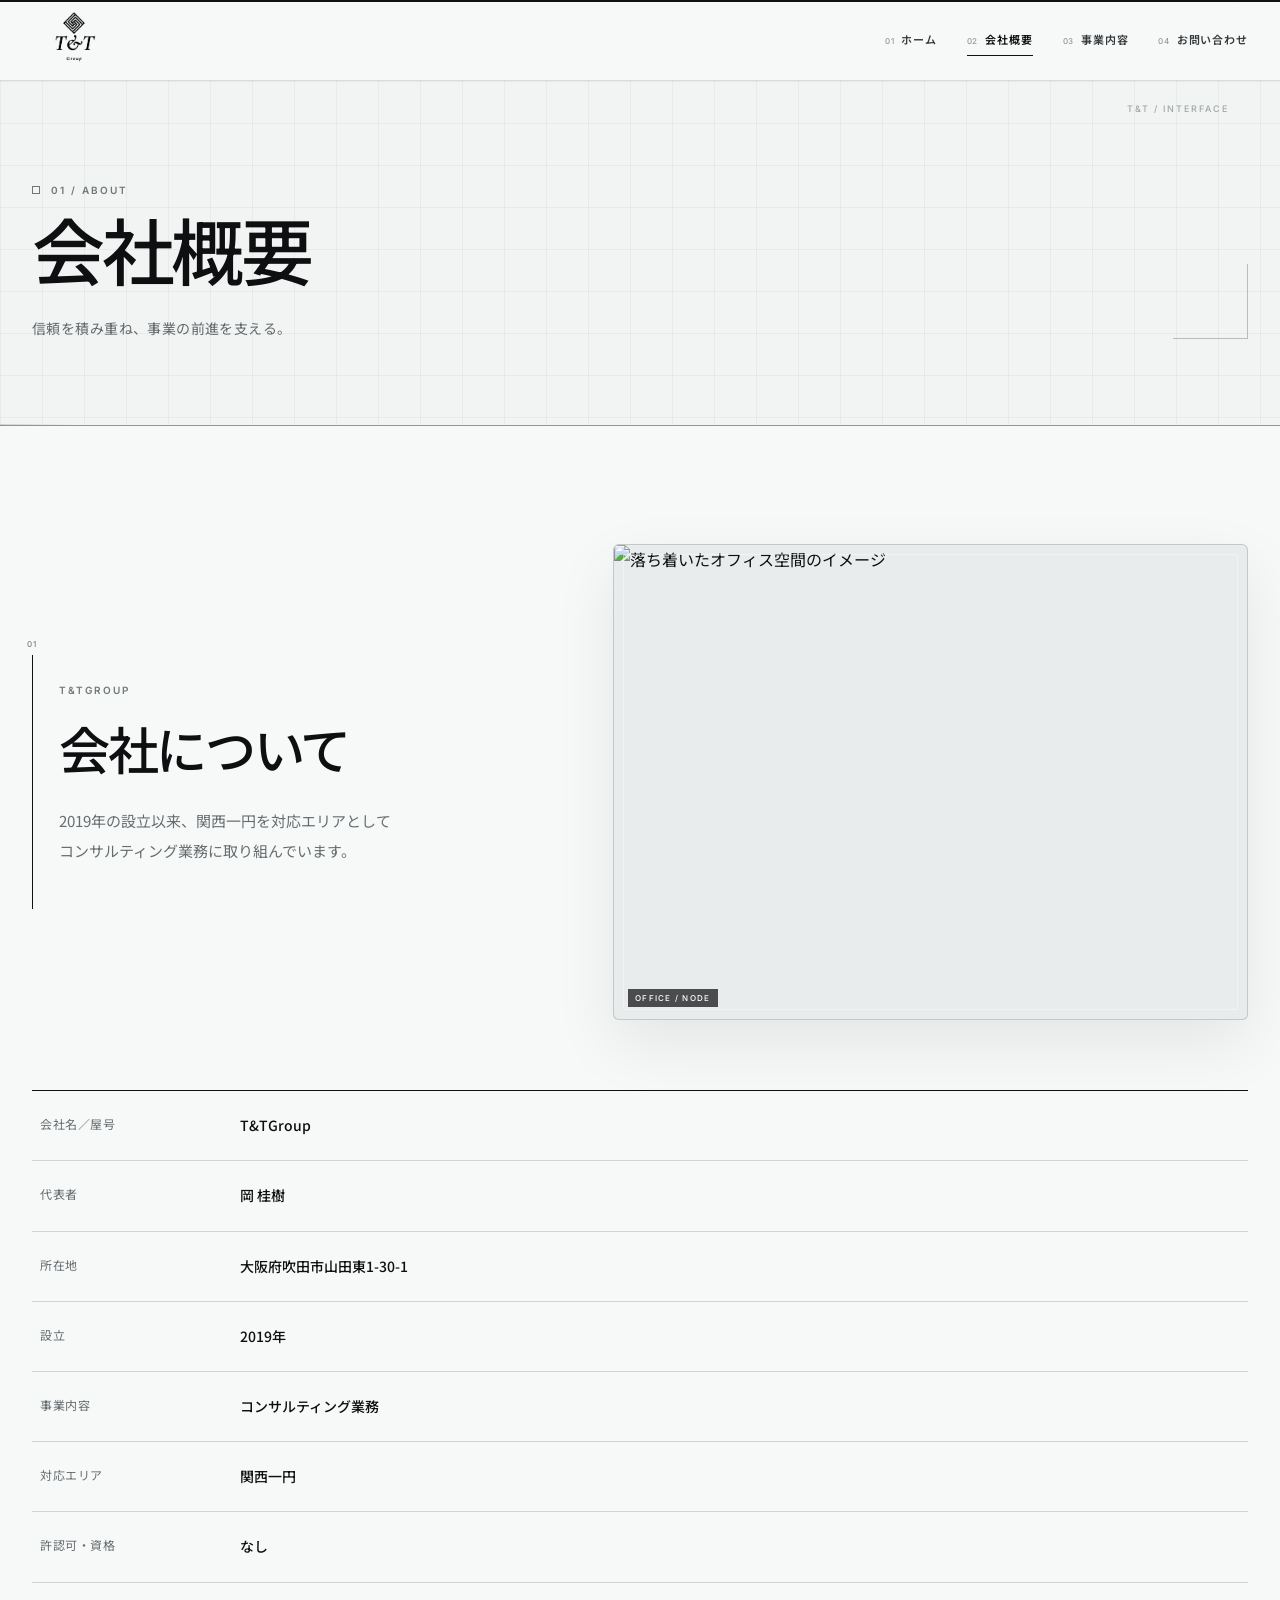
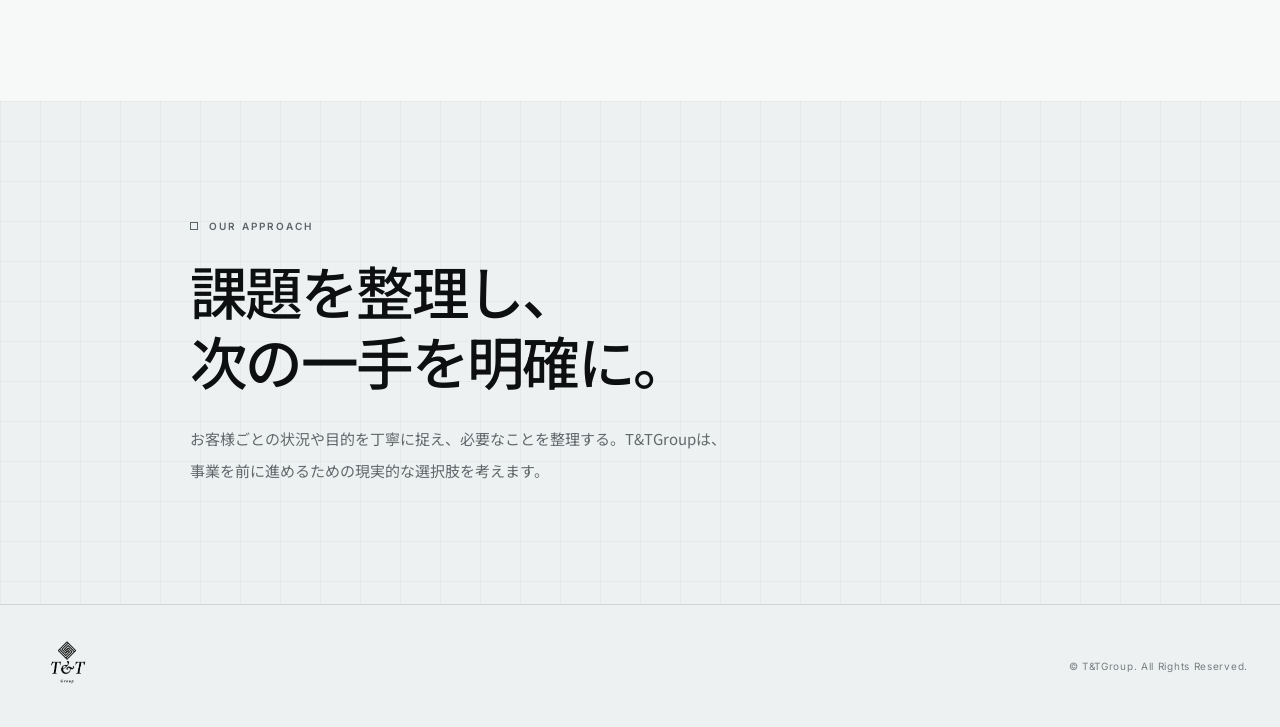
==== commit ee0dcf18: "会社概要ページの日本語改行を句単位に調整" ====
--- a/about.html
+++ b/about.html
@@ -12,21 +12,22 @@
   <link rel="stylesheet" href="css/style.css">
   <link rel="stylesheet" href="css/subpages.css">
   <link rel="stylesheet" href="css/animations.css">
+  <link rel="stylesheet" href="css/responsive-ja.css">
 </head>
 <body>
 <header class="site-header"><div class="container header-inner"><a class="logo-link" href="index.html"><img src="assets/logo.png" alt="T&TGroup"></a><button class="menu-button" type="button" aria-expanded="false" aria-controls="site-nav">MENU</button><nav id="site-nav" class="site-nav"><a href="index.html">ホーム</a><a href="about.html" aria-current="page">会社概要</a><a href="service.html">事業内容</a><a href="contact.html">お問い合わせ</a></nav></div></header>
 <main>
-<section class="page-hero"><div class="container"><p class="section-index">01 / ABOUT</p><h1>会社概要</h1><p>信頼を積み重ね、事業の前進を支える。</p></div></section>
+<section class="page-hero"><div class="container"><p class="section-index">01 / ABOUT</p><h1>会社概要</h1><p class="jp-flow"><span class="jp-phrase">信頼を積み重ね、</span><wbr><span class="jp-phrase">事業の前進を支える。</span></p></div></section>
 <section class="section about-section">
   <div class="container">
     <div class="about-intro-grid">
-      <div class="section-intro"><p class="eyebrow">T&amp;TGROUP</p><h2>会社について</h2><p>2019年の設立以来、関西一円を対応エリアとしてコンサルティング業務に取り組んでいます。</p></div>
+      <div class="section-intro"><p class="eyebrow">T&amp;TGROUP</p><h2>会社について</h2><p class="jp-flow"><span class="jp-phrase">2019年の設立以来、</span><wbr><span class="jp-phrase">関西一円を対応エリアとして</span><wbr><span class="jp-phrase">コンサルティング業務に</span><wbr><span class="jp-phrase">取り組んでいます。</span></p></div>
       <figure class="about-media media-frame image-float"><img src="https://images.pexels.com/photos/35058546/pexels-photo-35058546.jpeg?auto=compress&amp;cs=tinysrgb&amp;w=1600" alt="落ち着いたオフィス空間のイメージ" loading="lazy" decoding="async"></figure>
     </div>
     <div class="company-data about-company-data"><div class="data-row"><span>会社名／屋号</span><strong>T&amp;TGroup</strong></div><div class="data-row"><span>代表者</span><strong>岡 桂樹</strong></div><div class="data-row"><span>所在地</span><strong>大阪府吹田市山田東1-30-1</strong></div><div class="data-row"><span>設立</span><strong>2019年</strong></div><div class="data-row"><span>事業内容</span><strong>コンサルティング業務</strong></div><div class="data-row"><span>対応エリア</span><strong>関西一円</strong></div><div class="data-row"><span>許認可・資格</span><strong>なし</strong></div></div>
   </div>
 </section>
-<section class="section section-light"><div class="container narrow"><p class="section-index">OUR APPROACH</p><h2><span class="jp-line">課題を整理し、</span><span class="jp-line">次の一手を明確に。</span></h2><p class="body-copy">お客様ごとの状況や目的を丁寧に捉え、必要なことを整理する。T&amp;TGroupは、事業を前に進めるための現実的な選択肢を考えます。</p></div></section>
+<section class="section section-light"><div class="container narrow"><p class="section-index">OUR APPROACH</p><h2 class="jp-flow"><span class="jp-line"><span class="jp-phrase">課題を整理し、</span></span><span class="jp-line"><span class="jp-phrase">次の一手を</span><wbr><span class="jp-phrase">明確に。</span></span></h2><p class="body-copy jp-flow"><span class="jp-phrase">お客様ごとの状況や目的を</span><wbr><span class="jp-phrase">丁寧に捉え、</span><wbr><span class="jp-phrase">必要なことを整理する。</span><wbr><span class="jp-phrase">T&amp;TGroupは、</span><wbr><span class="jp-phrase">事業を前に進めるための</span><wbr><span class="jp-phrase">現実的な選択肢を考えます。</span></p></div></section>
 </main>
 <footer class="site-footer"><div class="container footer-inner"><img src="assets/logo.png" alt="T&TGroup"><p>© T&amp;TGroup. All Rights Reserved.</p></div></footer>
 <script src="js/main.js"></script>
--- a/css/responsive-ja.css
+++ b/css/responsive-ja.css
@@ -0,0 +1,67 @@
+/* Japanese phrase-aware responsive layout */
+.jp-flow{
+  line-break:strict;
+  word-break:keep-all;
+  overflow-wrap:normal;
+}
+.jp-line{
+  display:block;
+  white-space:normal!important;
+}
+.jp-phrase{
+  display:inline-block;
+  max-width:100%;
+  white-space:nowrap;
+}
+.jp-flow wbr{display:inline}
+
+/* Prevent grid/flex children from collapsing to one-character-wide columns */
+.hero-copy-block,
+.home-intro-grid>*,
+.about-intro-grid>*,
+.service-detail-head>*,
+.service-point>*,
+.service-cta-inner>*,
+.contact-container>*{
+  min-width:0;
+}
+
+/* Switch multi-column layouts earlier so Japanese copy keeps a natural measure */
+@media(max-width:1024px){
+  .hero-grid{
+    grid-template-columns:1fr!important;
+    gap:48px!important;
+  }
+  .hero-copy-block{
+    max-width:760px!important;
+  }
+  .hero-media{
+    width:100%;
+    max-width:820px!important;
+    justify-self:stretch!important;
+    aspect-ratio:16/10!important;
+  }
+  .about-intro-grid{
+    grid-template-columns:1fr!important;
+    gap:42px!important;
+  }
+  .about-media{
+    width:100%;
+    max-width:820px!important;
+    justify-self:stretch!important;
+  }
+  .service-detail-head{
+    grid-template-columns:1fr!important;
+    gap:28px!important;
+  }
+  .service-lead{
+    max-width:760px;
+  }
+}
+
+@media(max-width:760px){
+  .jp-phrase{white-space:nowrap}
+  .hero-copy,.home-intro-grid>p,.body-copy,.service-lead,.service-point p,.contact-lead p,.service-cta p{
+    max-width:100%;
+  }
+}
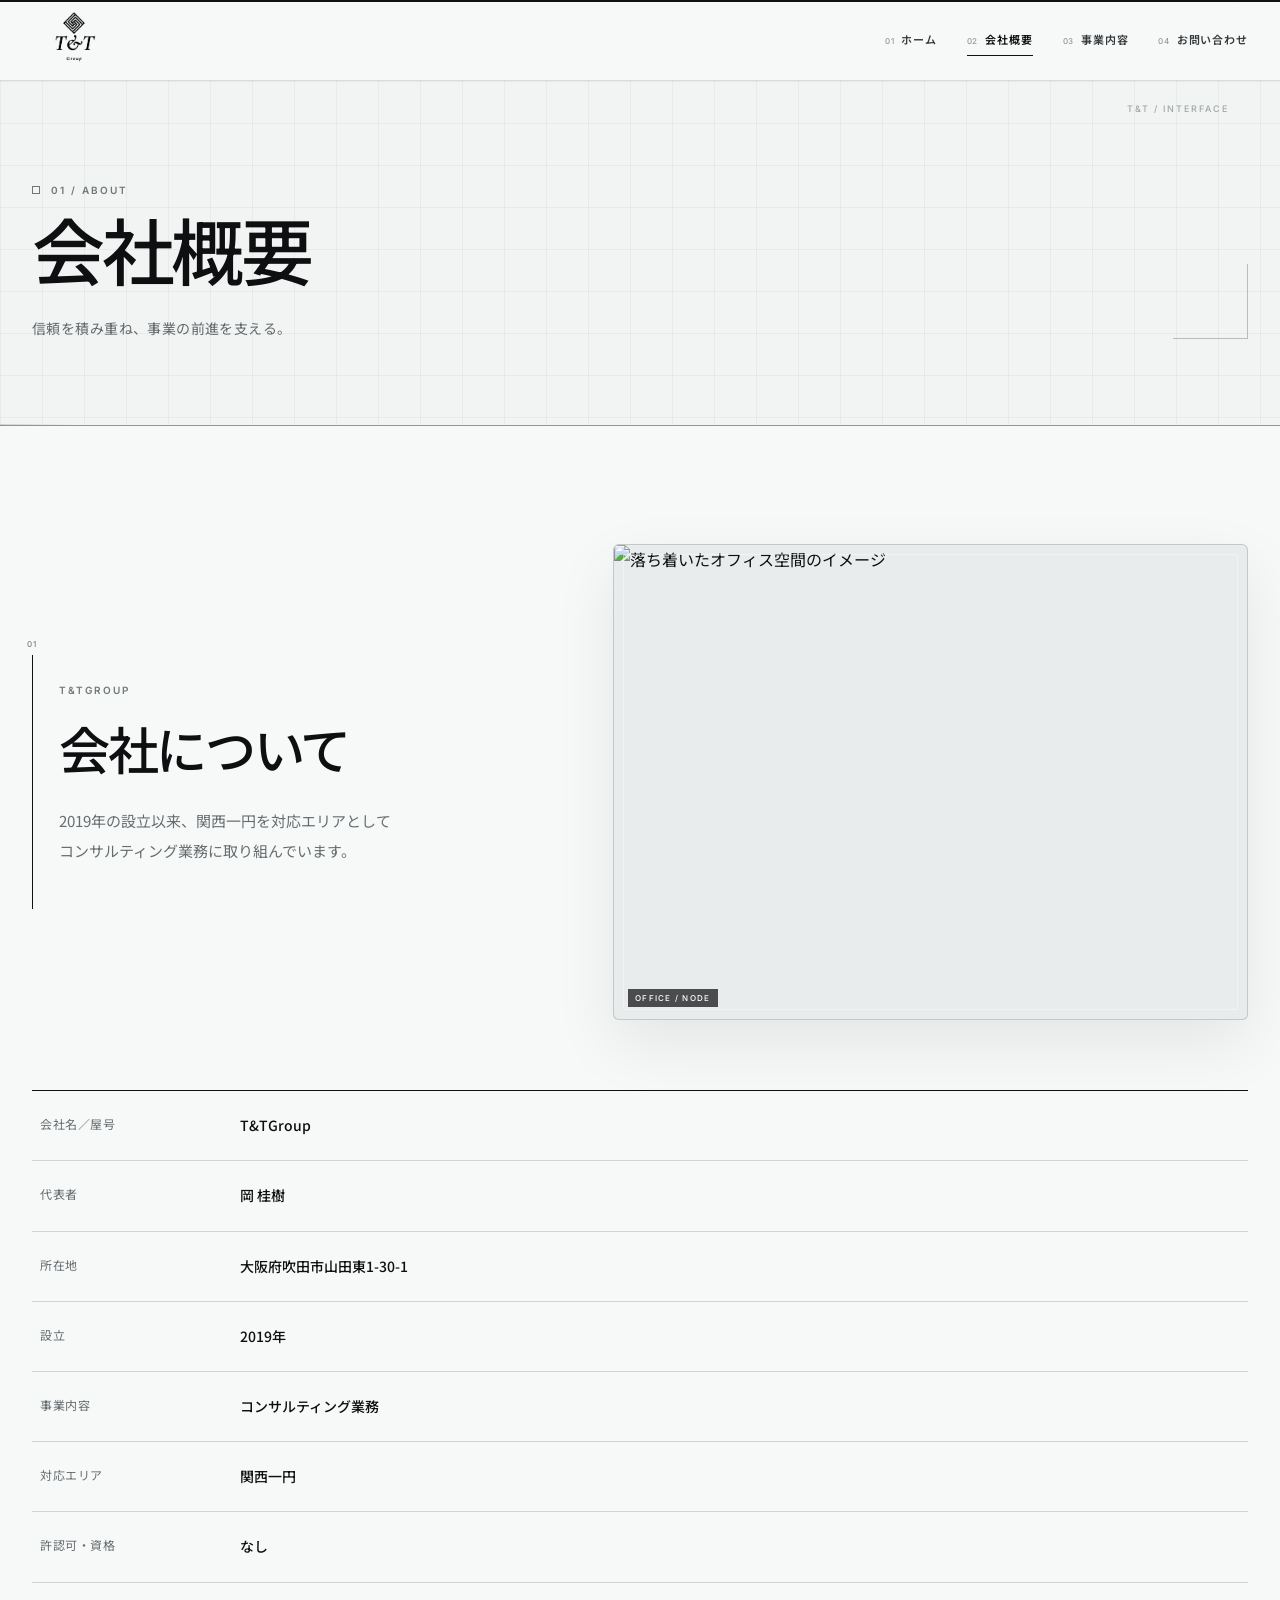
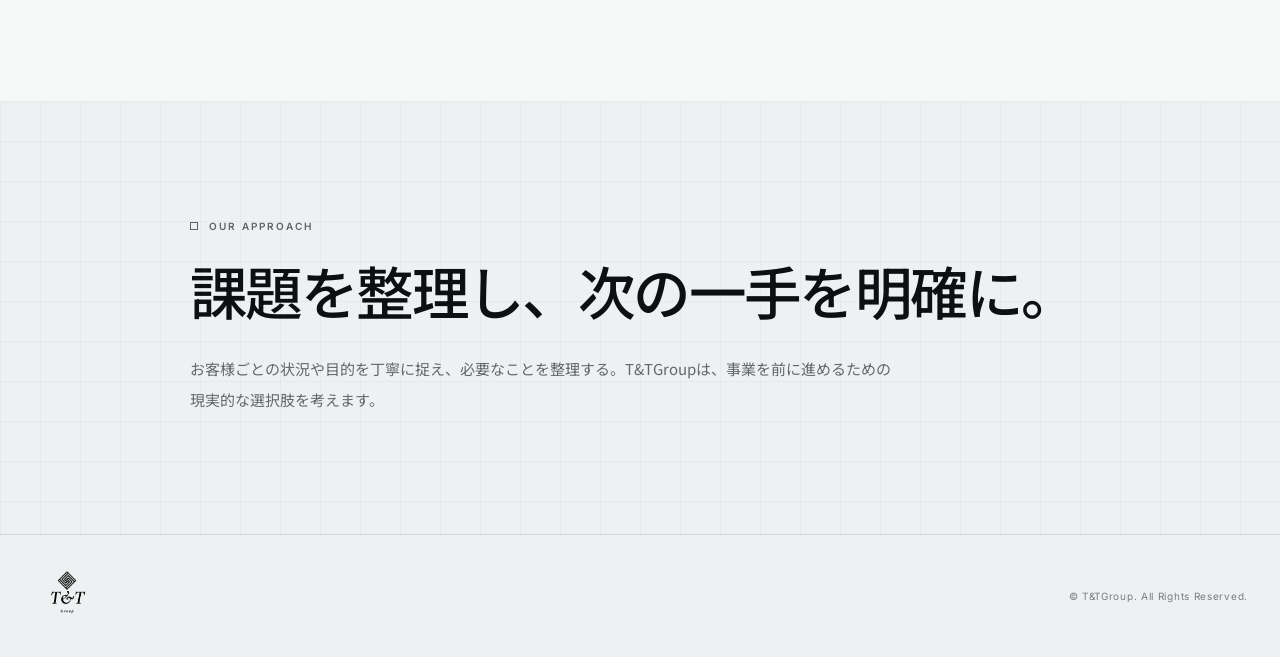
==== commit 72baf1c3: "会社概要ページに日本語改行CSS更新を反映" ====
--- a/about.html
+++ b/about.html
@@ -12,7 +12,7 @@
   <link rel="stylesheet" href="css/style.css">
   <link rel="stylesheet" href="css/subpages.css">
   <link rel="stylesheet" href="css/animations.css">
-  <link rel="stylesheet" href="css/responsive-ja.css">
+  <link rel="stylesheet" href="css/responsive-ja.css?v=20260908-1">
 </head>
 <body>
 <header class="site-header"><div class="container header-inner"><a class="logo-link" href="index.html"><img src="assets/logo.png" alt="T&TGroup"></a><button class="menu-button" type="button" aria-expanded="false" aria-controls="site-nav">MENU</button><nav id="site-nav" class="site-nav"><a href="index.html">ホーム</a><a href="about.html" aria-current="page">会社概要</a><a href="service.html">事業内容</a><a href="contact.html">お問い合わせ</a></nav></div></header>
--- a/css/responsive-ja.css
+++ b/css/responsive-ja.css
@@ -1,21 +1,69 @@
 /* Japanese phrase-aware responsive layout */
+
+/* Base: keep Japanese punctuation rules strict without forcing arbitrary breaks. */
 .jp-flow{
   line-break:strict;
-  word-break:keep-all;
+  word-break:normal;
   overflow-wrap:normal;
+  hyphens:none;
 }
-.jp-line{
-  display:block;
-  white-space:normal!important;
+
+/* Modern Chrome / supported browsers: use language-aware phrase analysis.
+   Manual phrase wrappers are neutralized so line breaks are chosen at natural
+   Japanese phrase boundaries instead of moving one character at a time. */
+@supports (word-break:auto-phrase){
+  body{
+    word-break:auto-phrase;
+    line-break:strict;
+  }
+
+  .jp-flow{
+    word-break:auto-phrase;
+    text-wrap:pretty;
+  }
+
+  h1.jp-flow,
+  h2.jp-flow,
+  h3.jp-flow{
+    text-wrap:balance;
+  }
+
+  .jp-flow .jp-line,
+  .jp-flow .jp-phrase{
+    display:inline;
+    max-width:none;
+    white-space:normal!important;
+  }
+
+  .jp-flow wbr{
+    display:none;
+  }
 }
-.jp-phrase{
-  display:inline-block;
-  max-width:100%;
-  white-space:nowrap;
+
+/* Fallback for browsers without auto-phrase support: keep the manually defined
+   phrase units intact and allow breaks only between those units. */
+@supports not (word-break:auto-phrase){
+  .jp-flow{
+    word-break:keep-all;
+  }
+
+  .jp-line{
+    display:block;
+    white-space:normal!important;
+  }
+
+  .jp-phrase{
+    display:inline-block;
+    max-width:100%;
+    white-space:nowrap;
+  }
+
+  .jp-flow wbr{
+    display:inline;
+  }
 }
-.jp-flow wbr{display:inline}
 
-/* Prevent grid/flex children from collapsing to one-character-wide columns */
+/* Prevent grid/flex children from collapsing to one-character-wide columns. */
 .hero-copy-block,
 .home-intro-grid>*,
 .about-intro-grid>*,
@@ -26,42 +74,84 @@
   min-width:0;
 }
 
-/* Switch multi-column layouts earlier so Japanese copy keeps a natural measure */
-@media(max-width:1024px){
+/* Keep a readable text measure so paragraphs reflow by phrase rather than
+   becoming extremely narrow columns. */
+.hero-copy,
+.home-intro-grid>p,
+.section-intro>p:last-child,
+.body-copy,
+.service-lead,
+.service-point p,
+.service-cta p,
+.contact-lead p{
+  width:100%;
+  max-width:46rem;
+}
+
+/* Switch multi-column layouts earlier so Japanese copy keeps a natural measure. */
+@media(max-width:1100px){
   .hero-grid{
     grid-template-columns:1fr!important;
     gap:48px!important;
   }
+
   .hero-copy-block{
-    max-width:760px!important;
+    max-width:780px!important;
   }
+
   .hero-media{
     width:100%;
-    max-width:820px!important;
+    max-width:860px!important;
     justify-self:stretch!important;
     aspect-ratio:16/10!important;
   }
+
+  .home-intro-grid{
+    grid-template-columns:1fr!important;
+    gap:34px!important;
+  }
+
+  .home-intro-grid>p{
+    margin-top:0!important;
+  }
+
   .about-intro-grid{
     grid-template-columns:1fr!important;
     gap:42px!important;
   }
+
   .about-media{
     width:100%;
-    max-width:820px!important;
+    max-width:860px!important;
     justify-self:stretch!important;
   }
+
   .service-detail-head{
     grid-template-columns:1fr!important;
     gap:28px!important;
   }
-  .service-lead{
-    max-width:760px;
-  }
 }
 
 @media(max-width:760px){
-  .jp-phrase{white-space:nowrap}
-  .hero-copy,.home-intro-grid>p,.body-copy,.service-lead,.service-point p,.contact-lead p,.service-cta p{
+  .hero-copy,
+  .home-intro-grid>p,
+  .section-intro>p:last-child,
+  .body-copy,
+  .service-lead,
+  .service-point p,
+  .contact-lead p,
+  .service-cta p{
     max-width:100%;
   }
+
+  .hero h1{
+    font-size:clamp(30px,9vw,42px)!important;
+  }
+
+  .home-intro h2,
+  .narrow h2,
+  .service-detail-head h2,
+  .service-cta h2{
+    text-wrap:balance;
+  }
 }
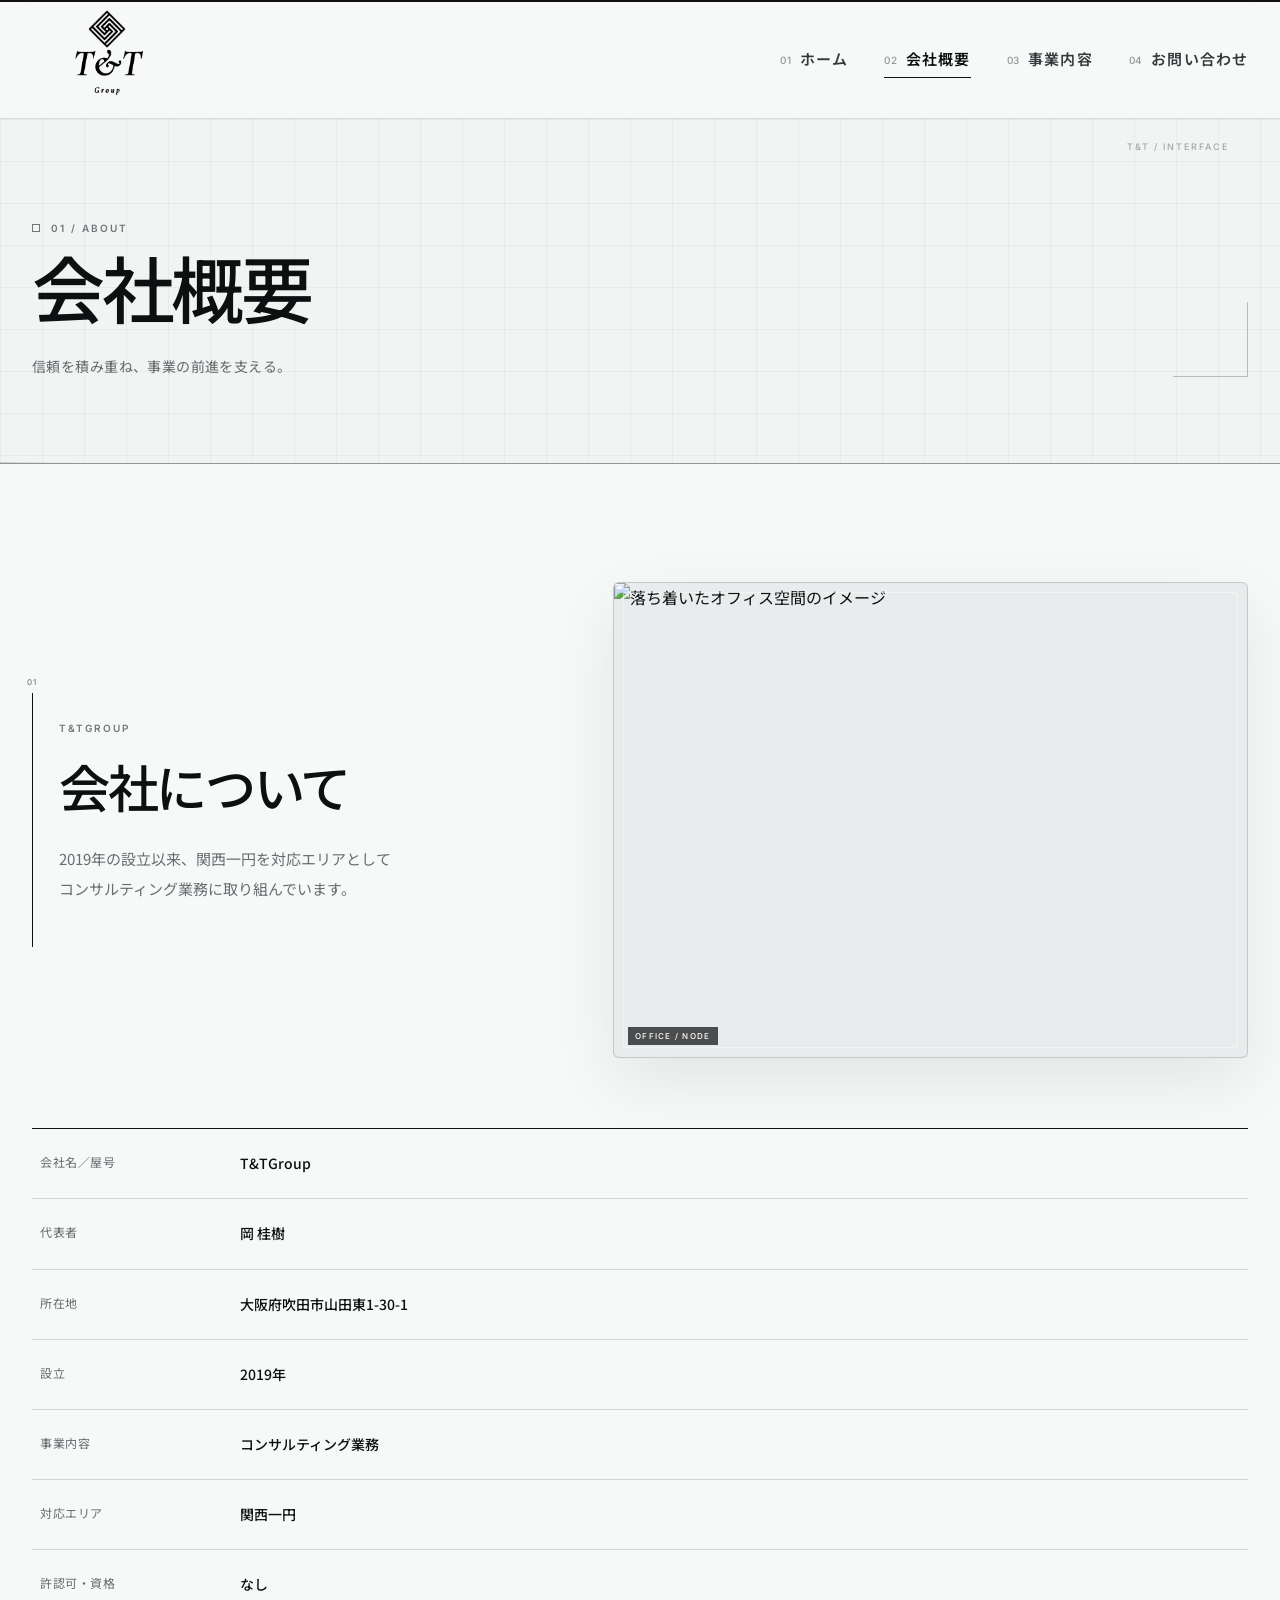
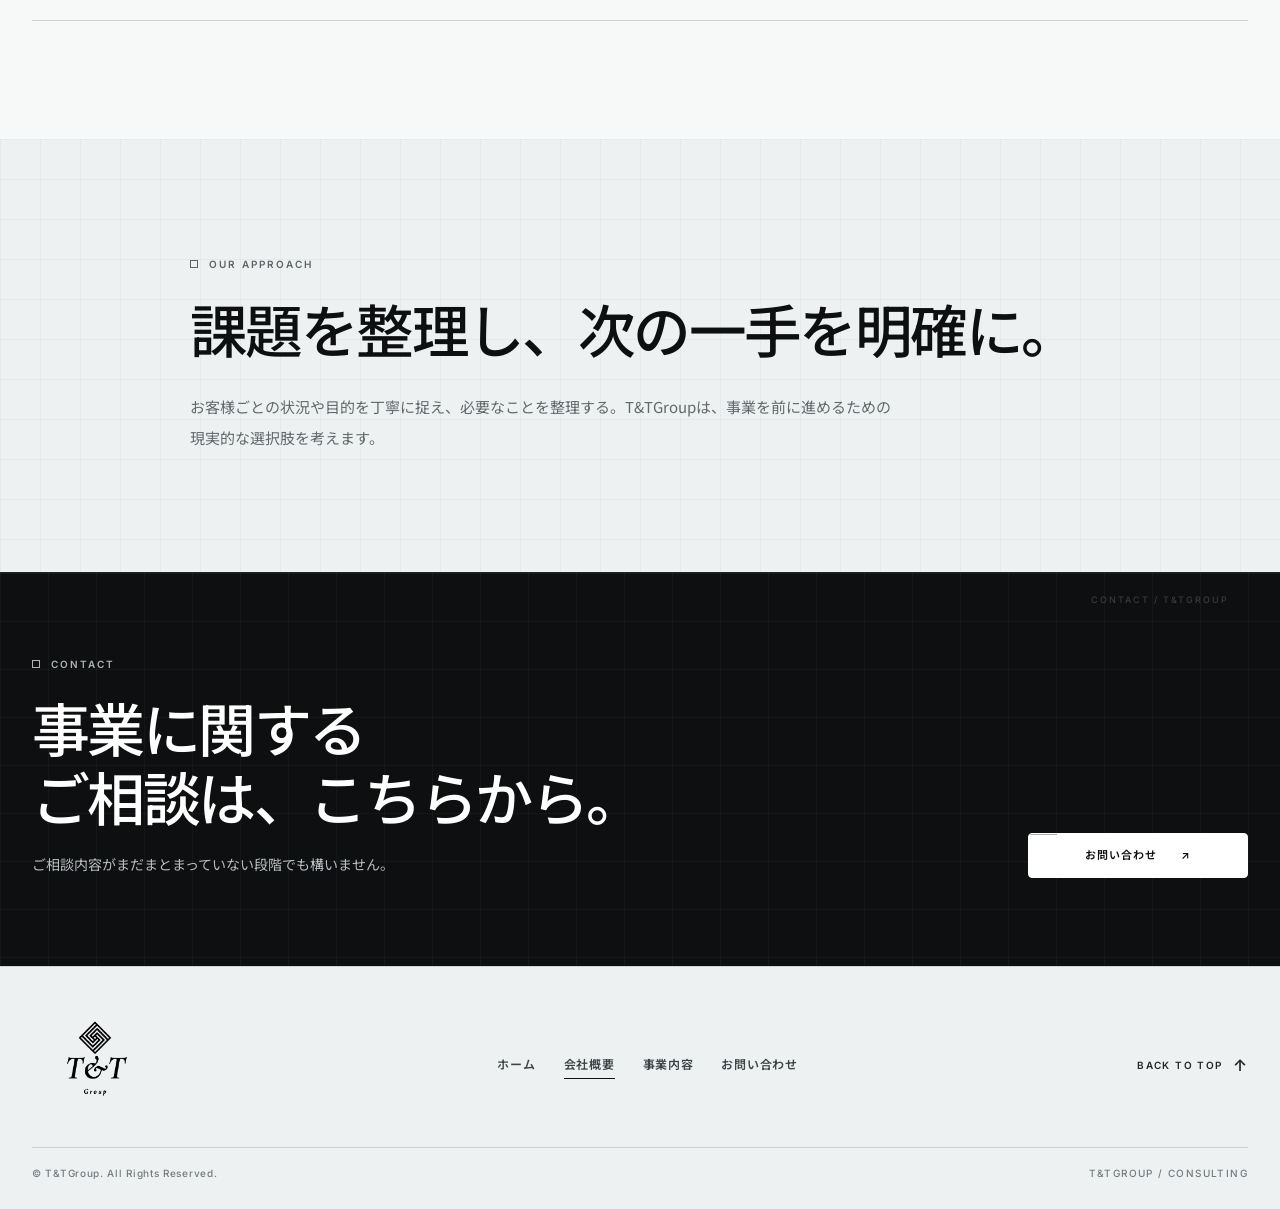
==== commit 5dec86ff: "会社概要に共通CTA・新フッター・faviconを追加" ====
--- a/about.html
+++ b/about.html
@@ -5,6 +5,8 @@
   <meta name="viewport" content="width=device-width, initial-scale=1">
   <meta name="description" content="T&TGroup 会社概要">
   <title>会社概要 | T&TGroup</title>
+  <link rel="icon" type="image/png" href="assets/logo.png">
+  <link rel="apple-touch-icon" href="assets/logo.png">
   <link rel="preconnect" href="https://fonts.googleapis.com">
   <link rel="preconnect" href="https://fonts.gstatic.com" crossorigin>
   <link rel="preconnect" href="https://images.pexels.com">
@@ -13,8 +15,9 @@
   <link rel="stylesheet" href="css/subpages.css">
   <link rel="stylesheet" href="css/animations.css">
   <link rel="stylesheet" href="css/responsive-ja.css?v=20260908-1">
+  <link rel="stylesheet" href="css/polish.css">
 </head>
-<body>
+<body id="top">
 <header class="site-header"><div class="container header-inner"><a class="logo-link" href="index.html"><img src="assets/logo.png" alt="T&TGroup"></a><button class="menu-button" type="button" aria-expanded="false" aria-controls="site-nav">MENU</button><nav id="site-nav" class="site-nav"><a href="index.html">ホーム</a><a href="about.html" aria-current="page">会社概要</a><a href="service.html">事業内容</a><a href="contact.html">お問い合わせ</a></nav></div></header>
 <main>
 <section class="page-hero"><div class="container"><p class="section-index">01 / ABOUT</p><h1>会社概要</h1><p class="jp-flow"><span class="jp-phrase">信頼を積み重ね、</span><wbr><span class="jp-phrase">事業の前進を支える。</span></p></div></section>
@@ -28,8 +31,9 @@
   </div>
 </section>
 <section class="section section-light"><div class="container narrow"><p class="section-index">OUR APPROACH</p><h2 class="jp-flow"><span class="jp-line"><span class="jp-phrase">課題を整理し、</span></span><span class="jp-line"><span class="jp-phrase">次の一手を</span><wbr><span class="jp-phrase">明確に。</span></span></h2><p class="body-copy jp-flow"><span class="jp-phrase">お客様ごとの状況や目的を</span><wbr><span class="jp-phrase">丁寧に捉え、</span><wbr><span class="jp-phrase">必要なことを整理する。</span><wbr><span class="jp-phrase">T&amp;TGroupは、</span><wbr><span class="jp-phrase">事業を前に進めるための</span><wbr><span class="jp-phrase">現実的な選択肢を考えます。</span></p></div></section>
+<section class="common-cta"><div class="container common-cta-inner"><div><p class="section-index">CONTACT</p><h2 class="jp-flow"><span class="jp-phrase">事業に関するご相談は、</span><wbr><span class="jp-phrase">こちらから。</span></h2><p>ご相談内容がまだまとまっていない段階でも構いません。</p></div><a class="button" href="contact.html">お問い合わせ <span>↗</span></a></div></section>
 </main>
-<footer class="site-footer"><div class="container footer-inner"><img src="assets/logo.png" alt="T&TGroup"><p>© T&amp;TGroup. All Rights Reserved.</p></div></footer>
+<footer class="site-footer"><div class="container"><div class="footer-main"><a class="footer-logo" href="index.html"><img src="assets/logo.png" alt="T&TGroup"></a><nav class="footer-nav" aria-label="フッターナビ"><a href="index.html">ホーム</a><a href="about.html" aria-current="page">会社概要</a><a href="service.html">事業内容</a><a href="contact.html">お問い合わせ</a></nav><a class="back-to-top" href="#top">BACK TO TOP <span>↑</span></a></div><div class="footer-meta"><p>© T&amp;TGroup. All Rights Reserved.</p><p>T&amp;TGROUP / CONSULTING</p></div></div></footer>
 <script src="js/main.js"></script>
 </body>
 </html>
--- a/css/style.css
+++ b/css/style.css
@@ -49,16 +49,16 @@
   backdrop-filter:blur(18px);
   -webkit-backdrop-filter:blur(18px);
 }
-.header-inner{min-height:78px;display:flex;align-items:center;justify-content:space-between;gap:36px}
+.header-inner{min-height:88px;display:flex;align-items:center;justify-content:space-between;gap:36px}
 .logo-link{display:flex;align-items:center;flex:0 0 auto}
-.logo-link img{width:84px;height:58px;object-fit:contain}
-.site-nav{display:flex;align-items:center;gap:30px;counter-reset:nav;font:600 11px/1.2 Inter,"Noto Sans JP",sans-serif;letter-spacing:.08em}
-.site-nav a{counter-increment:nav;position:relative;display:grid;grid-template-columns:auto auto;align-items:center;gap:7px;padding:9px 0;color:#34393b;transition:color .25s ease}
-.site-nav a::before{content:"0" counter(nav);font:500 8px/1 Inter,sans-serif;color:#92999c;letter-spacing:.08em}
+.logo-link img{width:102px;height:70px;object-fit:contain}
+.site-nav{display:flex;align-items:center;gap:32px;counter-reset:nav;font:600 13px/1.2 Inter,"Noto Sans JP",sans-serif;letter-spacing:.075em}
+.site-nav a{counter-increment:nav;position:relative;display:grid;grid-template-columns:auto auto;align-items:center;gap:8px;padding:10px 0;color:#34393b;transition:color .25s ease}
+.site-nav a::before{content:"0" counter(nav);font:500 9px/1 Inter,sans-serif;color:#92999c;letter-spacing:.08em}
 .site-nav a::after{content:"";position:absolute;left:0;right:0;bottom:1px;height:1px;background:#111;transform:scaleX(0);transform-origin:right;transition:transform .28s ease}
 .site-nav a:hover,.site-nav a[aria-current=page]{color:#0d0f10}
 .site-nav a:hover::after,.site-nav a[aria-current=page]::after{transform:scaleX(1);transform-origin:left}
-.menu-button{display:none;border:0;background:transparent;padding:10px 0;font:600 11px Inter,sans-serif;letter-spacing:.16em;color:#111}
+.menu-button{display:none;border:0;background:transparent;padding:10px 0;font:600 12px Inter,sans-serif;letter-spacing:.16em;color:#111}
 
 /* Shared labels */
 .kicker,.section-index,.eyebrow{font:600 10px/1.4 Inter,"Noto Sans JP",sans-serif;letter-spacing:.20em;text-transform:uppercase}
@@ -185,19 +185,19 @@
 .footer-inner p{margin:0;color:#777e80;font:10px Inter,sans-serif;letter-spacing:.07em}
 
 @media(max-width:900px){
-  .site-nav{gap:20px}
+  .site-nav{gap:22px;font-size:12px}
   .feature-link{grid-template-columns:130px 1fr 1fr 34px}
   .home-intro-grid{gap:70px}
 }
 
 @media(max-width:760px){
   .container{width:min(calc(100% - 32px),var(--max))}
-  .header-inner{min-height:68px}
-  .logo-link img{width:70px;height:50px}
-  .menu-button{display:block}
-  .site-nav{display:none;position:absolute;top:68px;left:0;right:0;background:rgba(247,248,248,.99);padding:20px 18px 24px;border-bottom:1px solid var(--line);flex-direction:column;align-items:flex-start;gap:10px}
+  .header-inner{min-height:76px}
+  .logo-link img{width:82px;height:58px}
+  .menu-button{display:block;font-size:13px}
+  .site-nav{display:none;position:absolute;top:76px;left:0;right:0;background:rgba(247,248,248,.99);padding:22px 18px 26px;border-bottom:1px solid var(--line);flex-direction:column;align-items:flex-start;gap:11px;font-size:14px}
   .site-nav.open{display:flex}
-  .site-nav a{width:100%;padding:8px 0}
+  .site-nav a{width:100%;padding:9px 0}
   .hero{min-height:auto}
   .hero h1{font-size:clamp(28px,9vw,44px);line-height:1.14;letter-spacing:-.045em}
   .hero-copy{font-size:14px;line-height:1.95}
--- a/css/animations.css
+++ b/css/animations.css
@@ -1,3 +1,5 @@
+@import url("brand-scale.css");
+
 /* T&TGroup / refined IT-style continuous motion */
 .hero{
   position:relative;
--- a/css/responsive-ja.css
+++ b/css/responsive-ja.css
@@ -61,6 +61,23 @@
   .jp-flow wbr{
     display:inline;
   }
+}
+
+/* Contact lead copy is intentionally controlled by phrase units on every browser.
+   This prevents the line ending from shifting one Japanese character at a time. */
+.contact-phrase-flow{
+  line-break:strict;
+  word-break:keep-all!important;
+  overflow-wrap:normal;
+  text-wrap:wrap!important;
+}
+.contact-phrase-flow .jp-phrase{
+  display:inline-block!important;
+  max-width:100%;
+  white-space:nowrap!important;
+}
+.contact-phrase-flow wbr{
+  display:inline!important;
 }
 
 /* Prevent grid/flex children from collapsing to one-character-wide columns. */
--- a/css/polish.css
+++ b/css/polish.css
@@ -0,0 +1,200 @@
+/* T&TGroup / final polish: shared CTA and footer */
+.common-cta{
+  position:relative;
+  overflow:hidden;
+  background:#0d0f10;
+  color:#fff;
+  border-top:1px solid rgba(255,255,255,.08);
+}
+.common-cta::before{
+  content:"";
+  position:absolute;
+  inset:0;
+  pointer-events:none;
+  background-image:linear-gradient(rgba(255,255,255,.035) 1px,transparent 1px),linear-gradient(90deg,rgba(255,255,255,.035) 1px,transparent 1px);
+  background-size:48px 48px;
+}
+.common-cta::after{
+  content:"CONTACT / T&TGROUP";
+  position:absolute;
+  right:4%;
+  top:22px;
+  color:rgba(255,255,255,.18);
+  font:500 9px/1 Inter,sans-serif;
+  letter-spacing:.22em;
+  pointer-events:none;
+}
+.common-cta-inner{
+  position:relative;
+  z-index:1;
+  display:grid;
+  grid-template-columns:minmax(0,1fr) auto;
+  align-items:end;
+  gap:64px;
+  padding:84px 0 88px;
+}
+.common-cta .section-index{color:#aeb4b6}
+.common-cta h2{
+  margin:0 0 18px;
+  max-width:760px;
+  font-size:clamp(34px,4.8vw,58px);
+  line-height:1.2;
+  letter-spacing:-.045em;
+  font-weight:500;
+}
+.common-cta p:last-child{
+  margin:0;
+  color:#b9bec0;
+  font-size:14px;
+  line-height:2;
+}
+.common-cta .button{
+  min-width:220px;
+  background:#fff;
+  color:#0d0f10;
+  border-color:#fff;
+  box-shadow:none;
+}
+.common-cta .button:hover{
+  background:transparent;
+  color:#fff;
+  border-color:#fff;
+}
+
+.site-footer{
+  padding:0;
+  background:#eef1f2;
+  border-top:1px solid #cfd4d6;
+}
+.footer-main{
+  display:grid;
+  grid-template-columns:auto minmax(0,1fr) auto;
+  align-items:center;
+  gap:52px;
+  padding:54px 0 38px;
+}
+.footer-logo{
+  display:inline-flex;
+  align-items:center;
+}
+.footer-logo img{
+  display:block;
+  width:126px;
+  height:88px;
+  object-fit:contain;
+}
+.footer-nav{
+  display:flex;
+  justify-content:center;
+  align-items:center;
+  gap:28px;
+  flex-wrap:wrap;
+}
+.footer-nav a{
+  position:relative;
+  padding:7px 0;
+  color:#3d4446;
+  font:600 12px/1.2 Inter,"Noto Sans JP",sans-serif;
+  letter-spacing:.06em;
+}
+.footer-nav a::after{
+  content:"";
+  position:absolute;
+  left:0;
+  right:0;
+  bottom:0;
+  height:1px;
+  background:#111;
+  transform:scaleX(0);
+  transform-origin:right;
+  transition:transform .25s ease;
+}
+.footer-nav a:hover::after,
+.footer-nav a[aria-current="page"]::after{
+  transform:scaleX(1);
+  transform-origin:left;
+}
+.back-to-top{
+  display:inline-flex;
+  align-items:center;
+  gap:10px;
+  padding:10px 0;
+  white-space:nowrap;
+  color:#22282a;
+  font:600 10px/1 Inter,sans-serif;
+  letter-spacing:.14em;
+}
+.back-to-top span{
+  font-size:16px;
+  transition:transform .25s ease;
+}
+.back-to-top:hover span{transform:translateY(-3px)}
+.footer-meta{
+  display:flex;
+  align-items:center;
+  justify-content:space-between;
+  gap:24px;
+  padding:18px 0 28px;
+  border-top:1px solid #cbd0d2;
+}
+.footer-meta p{
+  margin:0;
+  color:#747b7d;
+  font:500 10px/1.5 Inter,"Noto Sans JP",sans-serif;
+  letter-spacing:.07em;
+}
+.footer-meta p:last-child{
+  text-transform:uppercase;
+  letter-spacing:.14em;
+}
+
+@media(max-width:900px){
+  .common-cta-inner{
+    grid-template-columns:1fr;
+    align-items:start;
+    gap:34px;
+  }
+  .footer-main{
+    grid-template-columns:auto 1fr;
+    gap:34px;
+  }
+  .footer-nav{
+    justify-content:flex-end;
+    gap:20px;
+  }
+  .back-to-top{
+    grid-column:1/-1;
+    justify-self:end;
+  }
+}
+
+@media(max-width:760px){
+  .common-cta-inner{padding:68px 0 72px}
+  .common-cta::after{right:16px;top:16px;font-size:8px}
+  .common-cta h2{font-size:clamp(28px,8.2vw,40px)}
+  .common-cta .button{width:100%}
+  .footer-main{
+    grid-template-columns:1fr;
+    align-items:start;
+    gap:26px;
+    padding:42px 0 30px;
+  }
+  .footer-logo img{
+    width:116px;
+    height:80px;
+  }
+  .footer-nav{
+    justify-content:flex-start;
+    gap:12px 22px;
+  }
+  .footer-nav a{font-size:12px}
+  .back-to-top{
+    grid-column:auto;
+    justify-self:start;
+  }
+  .footer-meta{
+    display:block;
+    padding:18px 0 24px;
+  }
+  .footer-meta p:last-child{margin-top:8px}
+}
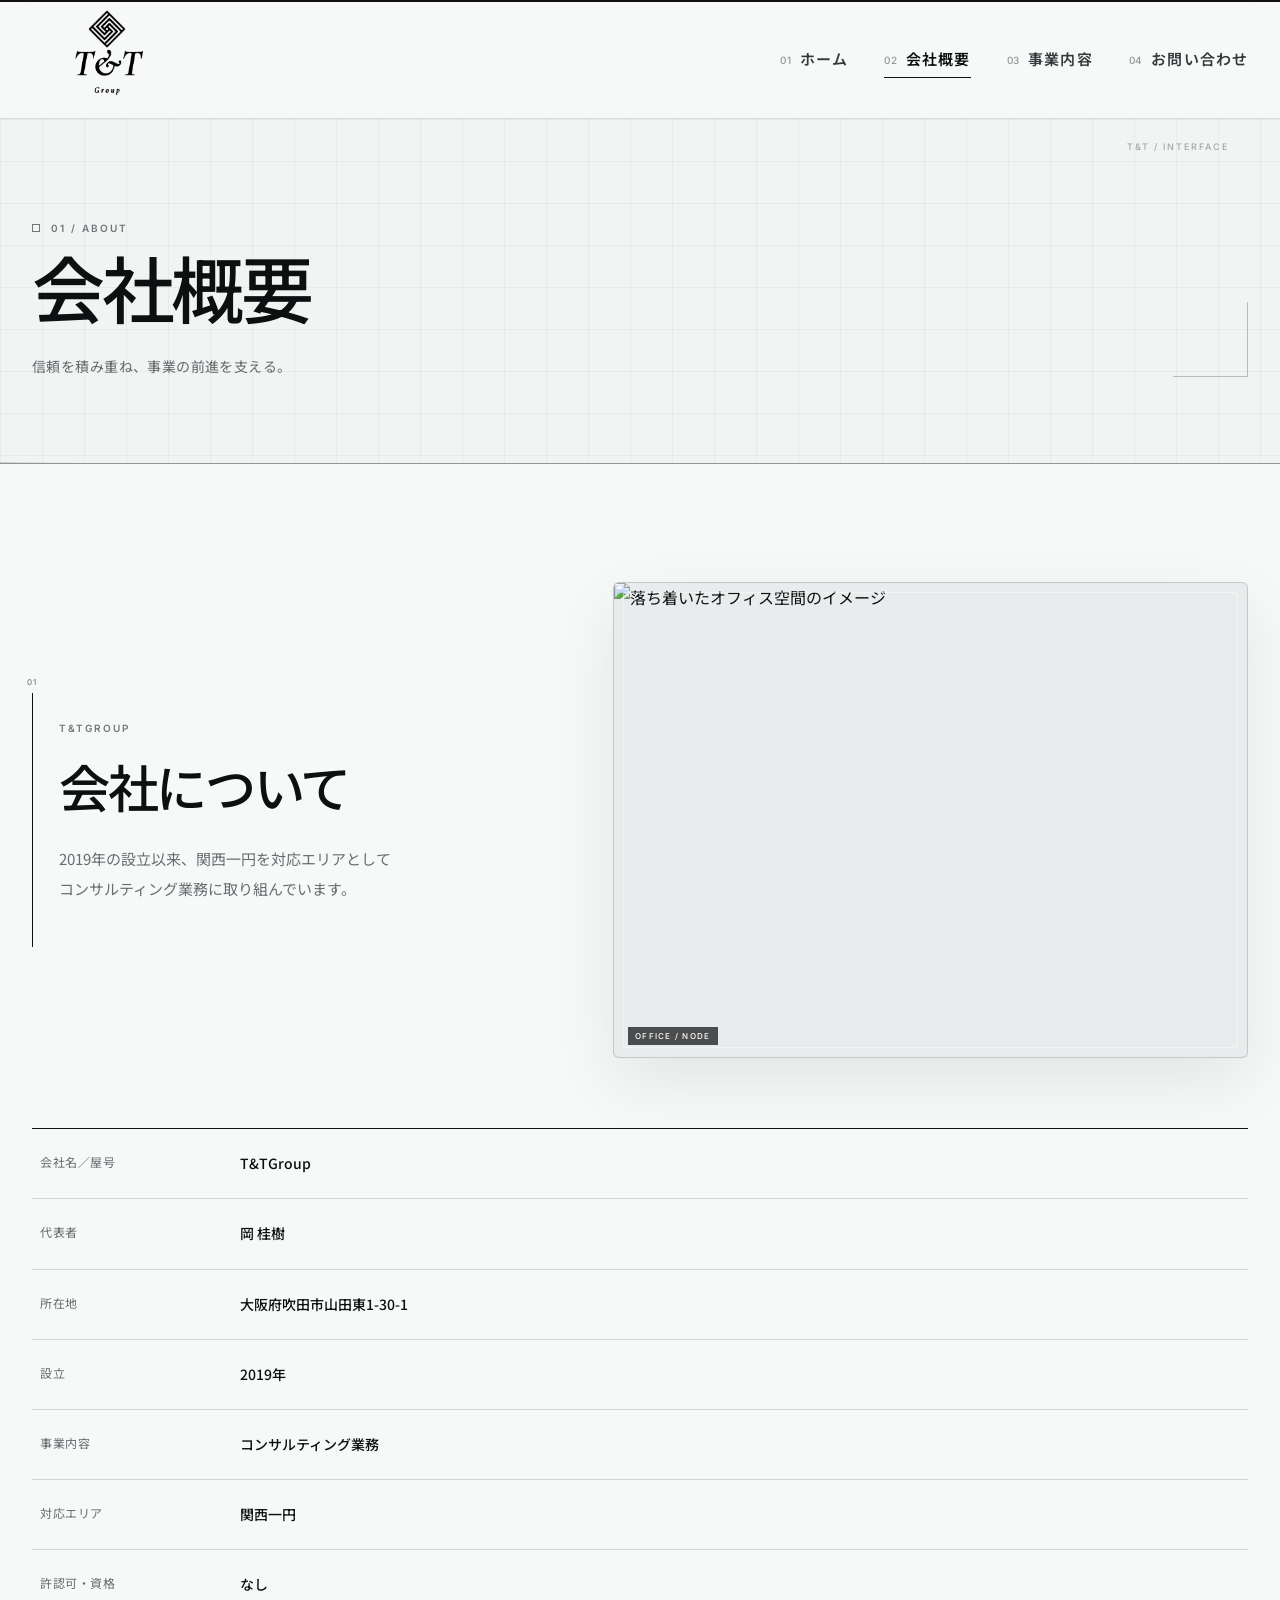
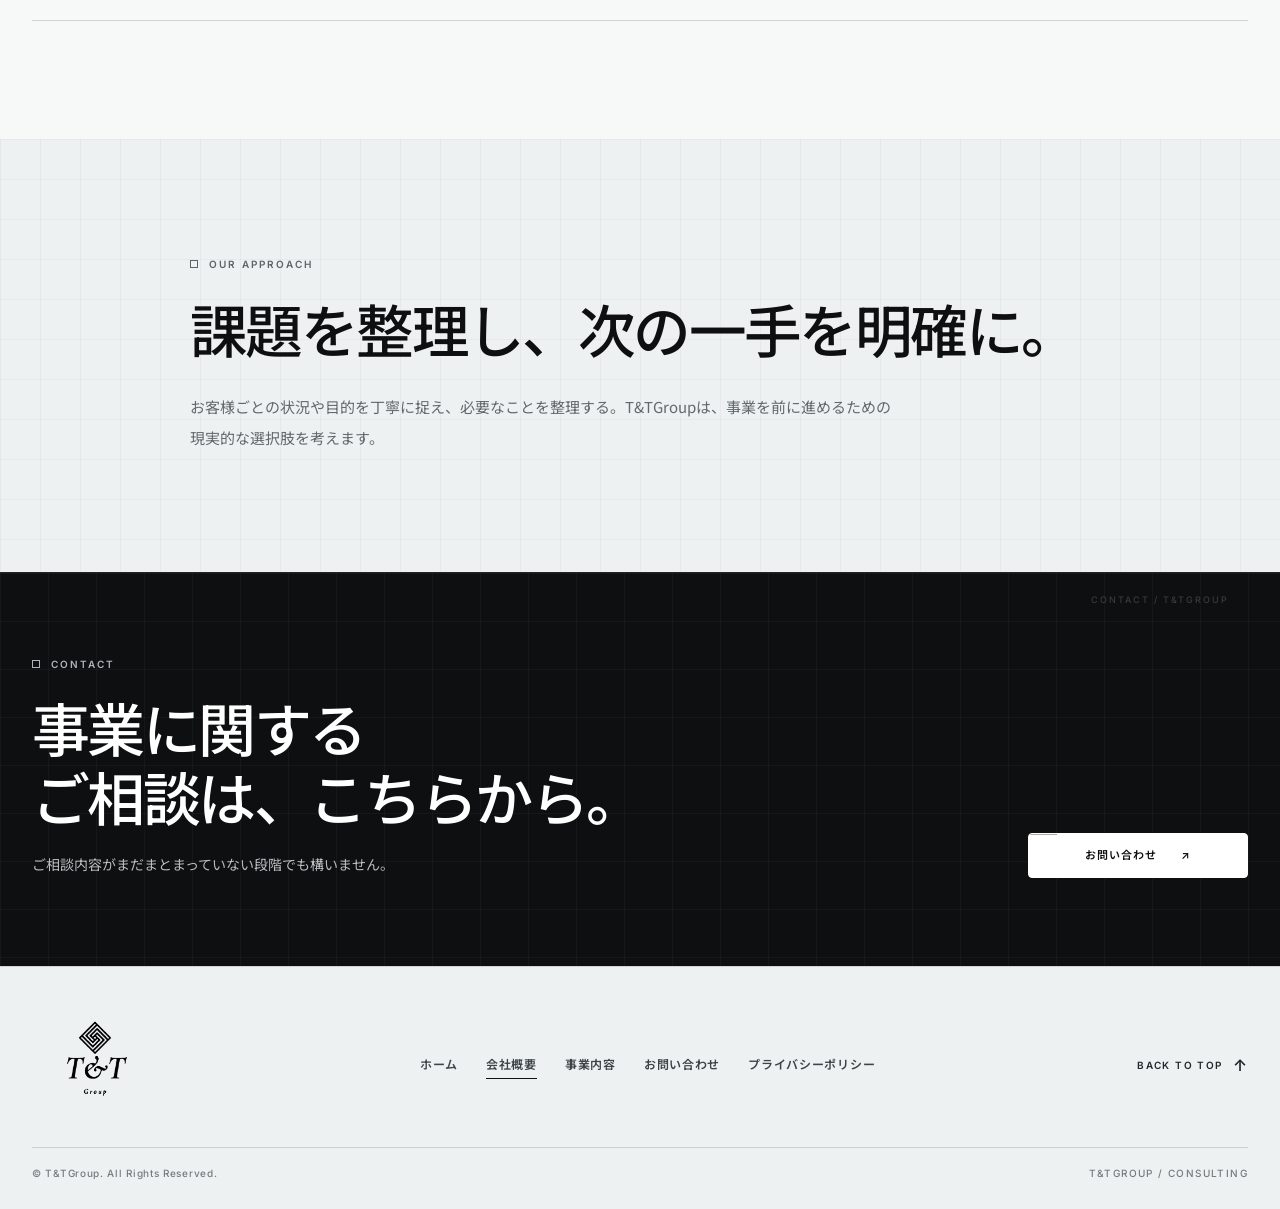
==== commit adb9d0c9: "会社概要フッターにプライバシーポリシー導線を追加" ====
--- a/about.html
+++ b/about.html
@@ -33,7 +33,7 @@
 <section class="section section-light"><div class="container narrow"><p class="section-index">OUR APPROACH</p><h2 class="jp-flow"><span class="jp-line"><span class="jp-phrase">課題を整理し、</span></span><span class="jp-line"><span class="jp-phrase">次の一手を</span><wbr><span class="jp-phrase">明確に。</span></span></h2><p class="body-copy jp-flow"><span class="jp-phrase">お客様ごとの状況や目的を</span><wbr><span class="jp-phrase">丁寧に捉え、</span><wbr><span class="jp-phrase">必要なことを整理する。</span><wbr><span class="jp-phrase">T&amp;TGroupは、</span><wbr><span class="jp-phrase">事業を前に進めるための</span><wbr><span class="jp-phrase">現実的な選択肢を考えます。</span></p></div></section>
 <section class="common-cta"><div class="container common-cta-inner"><div><p class="section-index">CONTACT</p><h2 class="jp-flow"><span class="jp-phrase">事業に関するご相談は、</span><wbr><span class="jp-phrase">こちらから。</span></h2><p>ご相談内容がまだまとまっていない段階でも構いません。</p></div><a class="button" href="contact.html">お問い合わせ <span>↗</span></a></div></section>
 </main>
-<footer class="site-footer"><div class="container"><div class="footer-main"><a class="footer-logo" href="index.html"><img src="assets/logo.png" alt="T&TGroup"></a><nav class="footer-nav" aria-label="フッターナビ"><a href="index.html">ホーム</a><a href="about.html" aria-current="page">会社概要</a><a href="service.html">事業内容</a><a href="contact.html">お問い合わせ</a></nav><a class="back-to-top" href="#top">BACK TO TOP <span>↑</span></a></div><div class="footer-meta"><p>© T&amp;TGroup. All Rights Reserved.</p><p>T&amp;TGROUP / CONSULTING</p></div></div></footer>
+<footer class="site-footer"><div class="container"><div class="footer-main"><a class="footer-logo" href="index.html"><img src="assets/logo.png" alt="T&TGroup"></a><nav class="footer-nav" aria-label="フッターナビ"><a href="index.html">ホーム</a><a href="about.html" aria-current="page">会社概要</a><a href="service.html">事業内容</a><a href="contact.html">お問い合わせ</a><a href="privacy.html">プライバシーポリシー</a></nav><a class="back-to-top" href="#top">BACK TO TOP <span>↑</span></a></div><div class="footer-meta"><p>© T&amp;TGroup. All Rights Reserved.</p><p>T&amp;TGROUP / CONSULTING</p></div></div></footer>
 <script src="js/main.js"></script>
 </body>
 </html>
--- a/css/polish.css
+++ b/css/polish.css
@@ -1,4 +1,4 @@
-/* T&TGroup / final polish: shared CTA and footer */
+/* T&TGroup / final polish: shared CTA, footer and privacy */
 .common-cta{
   position:relative;
   overflow:hidden;
@@ -59,6 +59,73 @@
   background:transparent;
   color:#fff;
   border-color:#fff;
+}
+
+/* Privacy policy */
+.privacy-section{
+  padding:96px 0 132px;
+}
+.privacy-wrap{
+  width:min(100%,900px);
+}
+.privacy-lead{
+  margin:0 0 54px;
+  color:#555d60;
+  font-size:15px;
+  line-height:2.05;
+}
+.privacy-block{
+  padding:34px 0 36px;
+  border-top:1px solid #c8ced0;
+}
+.privacy-block:first-of-type{border-top:1px solid #111}
+.privacy-block h2{
+  margin:0 0 18px;
+  font-size:clamp(21px,2.4vw,29px);
+  line-height:1.45;
+  letter-spacing:-.025em;
+  font-weight:500;
+}
+.privacy-block p,
+.privacy-block li{
+  color:#565e61;
+  font-size:14px;
+  line-height:2;
+}
+.privacy-block p{margin:0}
+.privacy-block p+p{margin-top:12px}
+.privacy-block ul{
+  margin:12px 0 0;
+  padding-left:1.4em;
+}
+.privacy-block a,
+.privacy-consent a{
+  text-decoration:underline;
+  text-decoration-thickness:1px;
+  text-underline-offset:4px;
+}
+.privacy-meta{
+  margin-top:42px;
+  padding-top:22px;
+  border-top:1px solid #111;
+  color:#707779;
+  font-size:12px;
+  line-height:1.9;
+}
+.privacy-consent{
+  display:flex;
+  align-items:flex-start;
+  gap:10px;
+  color:#4d5558;
+  font-size:12px!important;
+  line-height:1.7;
+  letter-spacing:0!important;
+}
+.privacy-consent input{
+  width:16px!important;
+  height:16px;
+  margin:3px 0 0!important;
+  flex:0 0 auto;
 }
 
 .site-footer{
@@ -173,6 +240,10 @@
   .common-cta::after{right:16px;top:16px;font-size:8px}
   .common-cta h2{font-size:clamp(28px,8.2vw,40px)}
   .common-cta .button{width:100%}
+  .privacy-section{padding:72px 0 94px}
+  .privacy-lead{margin-bottom:38px;font-size:14px}
+  .privacy-block{padding:28px 0 30px}
+  .privacy-block p,.privacy-block li{font-size:13px}
   .footer-main{
     grid-template-columns:1fr;
     align-items:start;
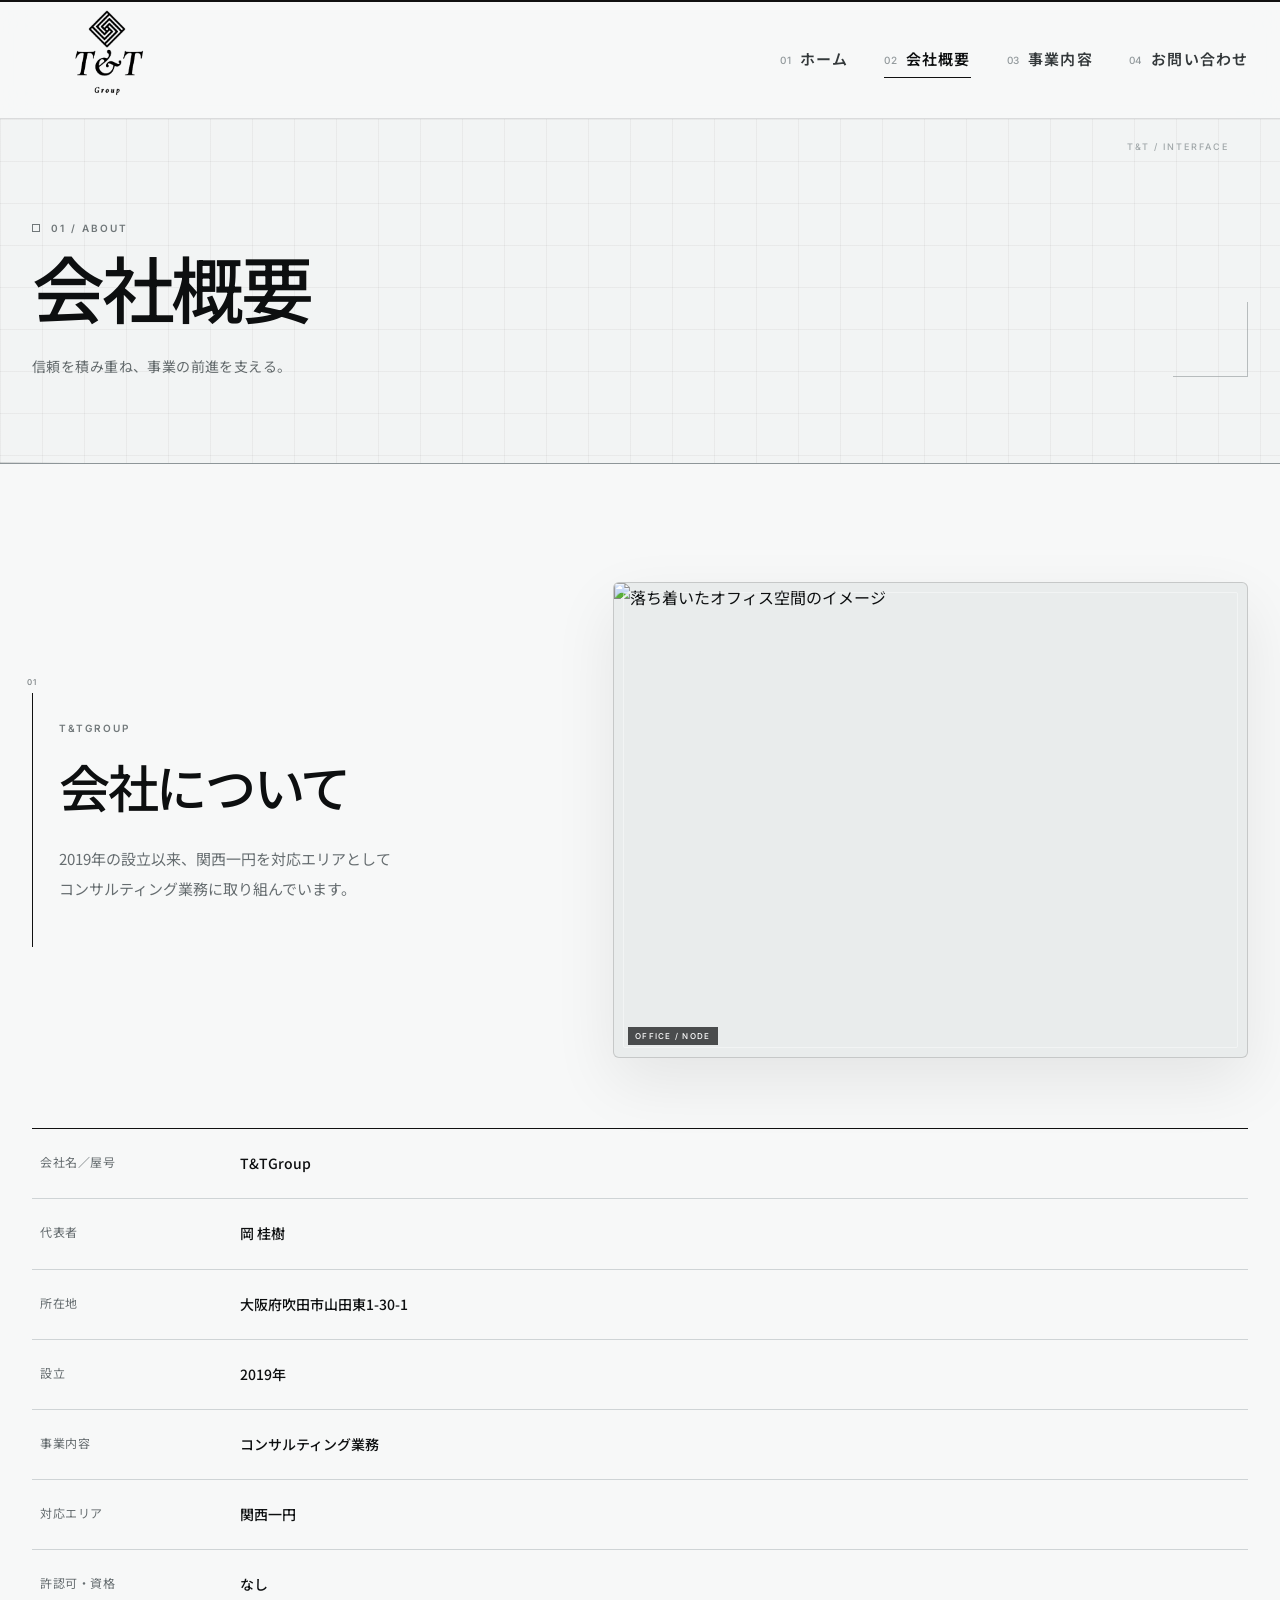
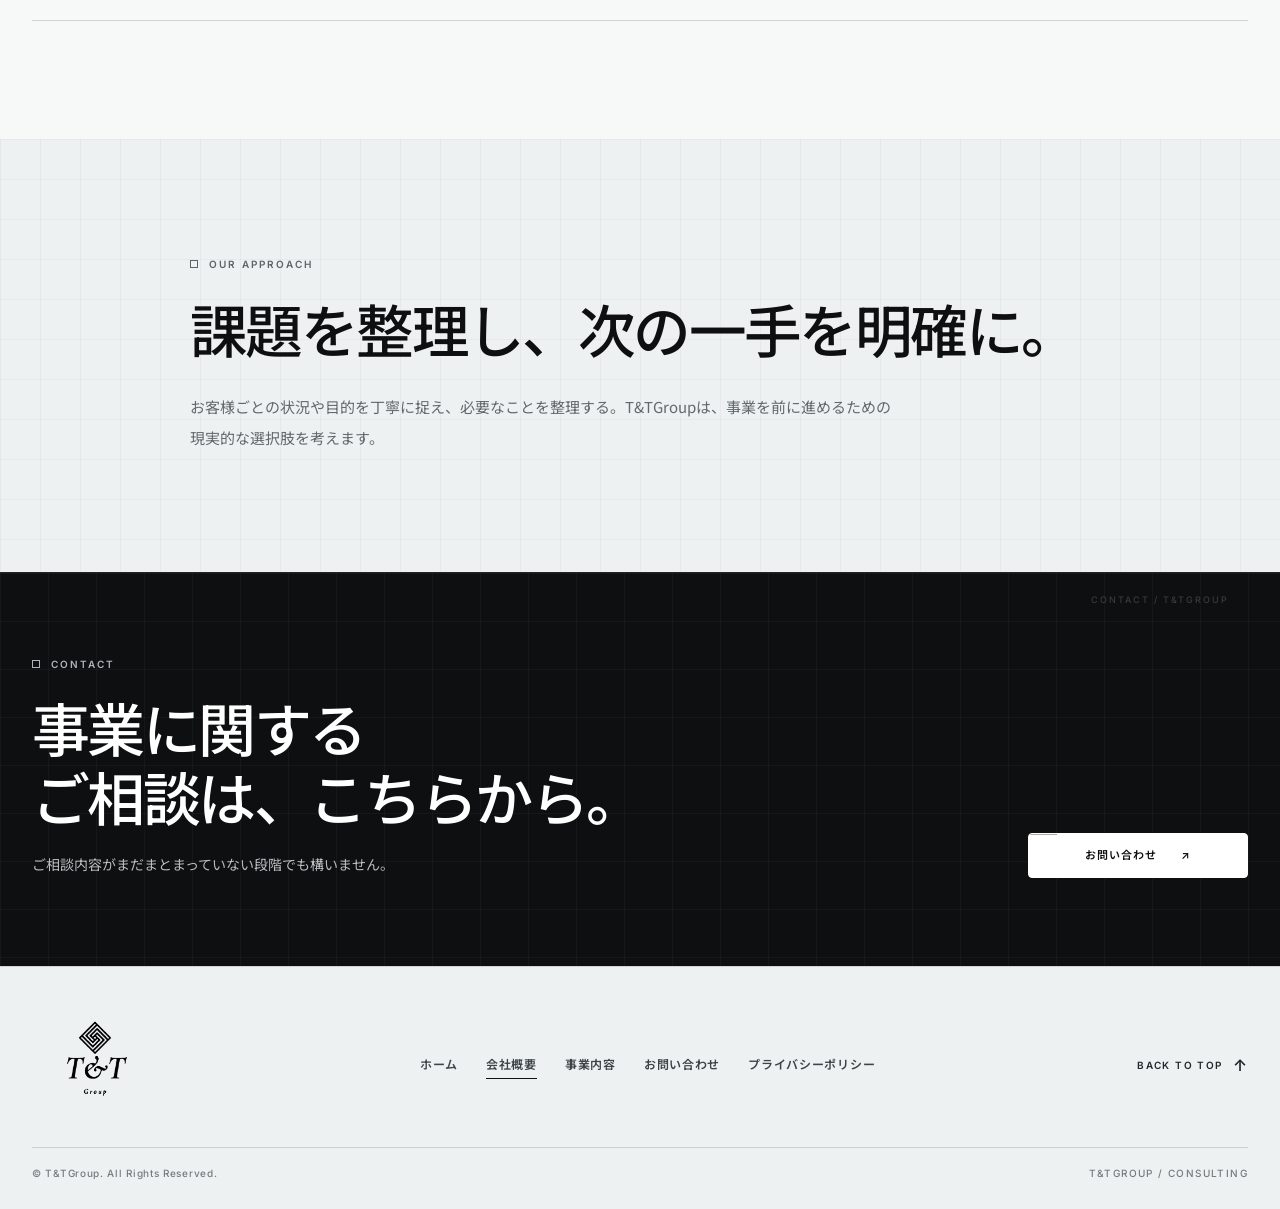
==== commit b6be1664: "会社概要ページにOGP・SNS共有メタ情報を追加" ====
--- a/about.html
+++ b/about.html
@@ -3,7 +3,18 @@
 <head>
   <meta charset="utf-8">
   <meta name="viewport" content="width=device-width, initial-scale=1">
-  <meta name="description" content="T&TGroup 会社概要">
+  <meta name="description" content="T&TGroupは2019年設立。関西一円を対応エリアとしてコンサルティング業務を行っています。">
+  <meta property="og:locale" content="ja_JP">
+  <meta property="og:type" content="website">
+  <meta property="og:site_name" content="T&TGroup">
+  <meta property="og:title" content="会社概要 | T&TGroup">
+  <meta property="og:description" content="T&TGroupは2019年設立。関西一円を対応エリアとしてコンサルティング業務を行っています。">
+  <meta property="og:image" content="https://images.pexels.com/photos/35058546/pexels-photo-35058546.jpeg?auto=compress&amp;cs=tinysrgb&amp;w=1600">
+  <meta property="og:image:alt" content="落ち着いたオフィス空間のイメージ">
+  <meta name="twitter:card" content="summary_large_image">
+  <meta name="twitter:title" content="会社概要 | T&TGroup">
+  <meta name="twitter:description" content="T&TGroupは2019年設立。関西一円を対応エリアとしてコンサルティング業務を行っています。">
+  <meta name="twitter:image" content="https://images.pexels.com/photos/35058546/pexels-photo-35058546.jpeg?auto=compress&amp;cs=tinysrgb&amp;w=1600">
   <title>会社概要 | T&TGroup</title>
   <link rel="icon" type="image/png" href="assets/logo.png">
   <link rel="apple-touch-icon" href="assets/logo.png">
